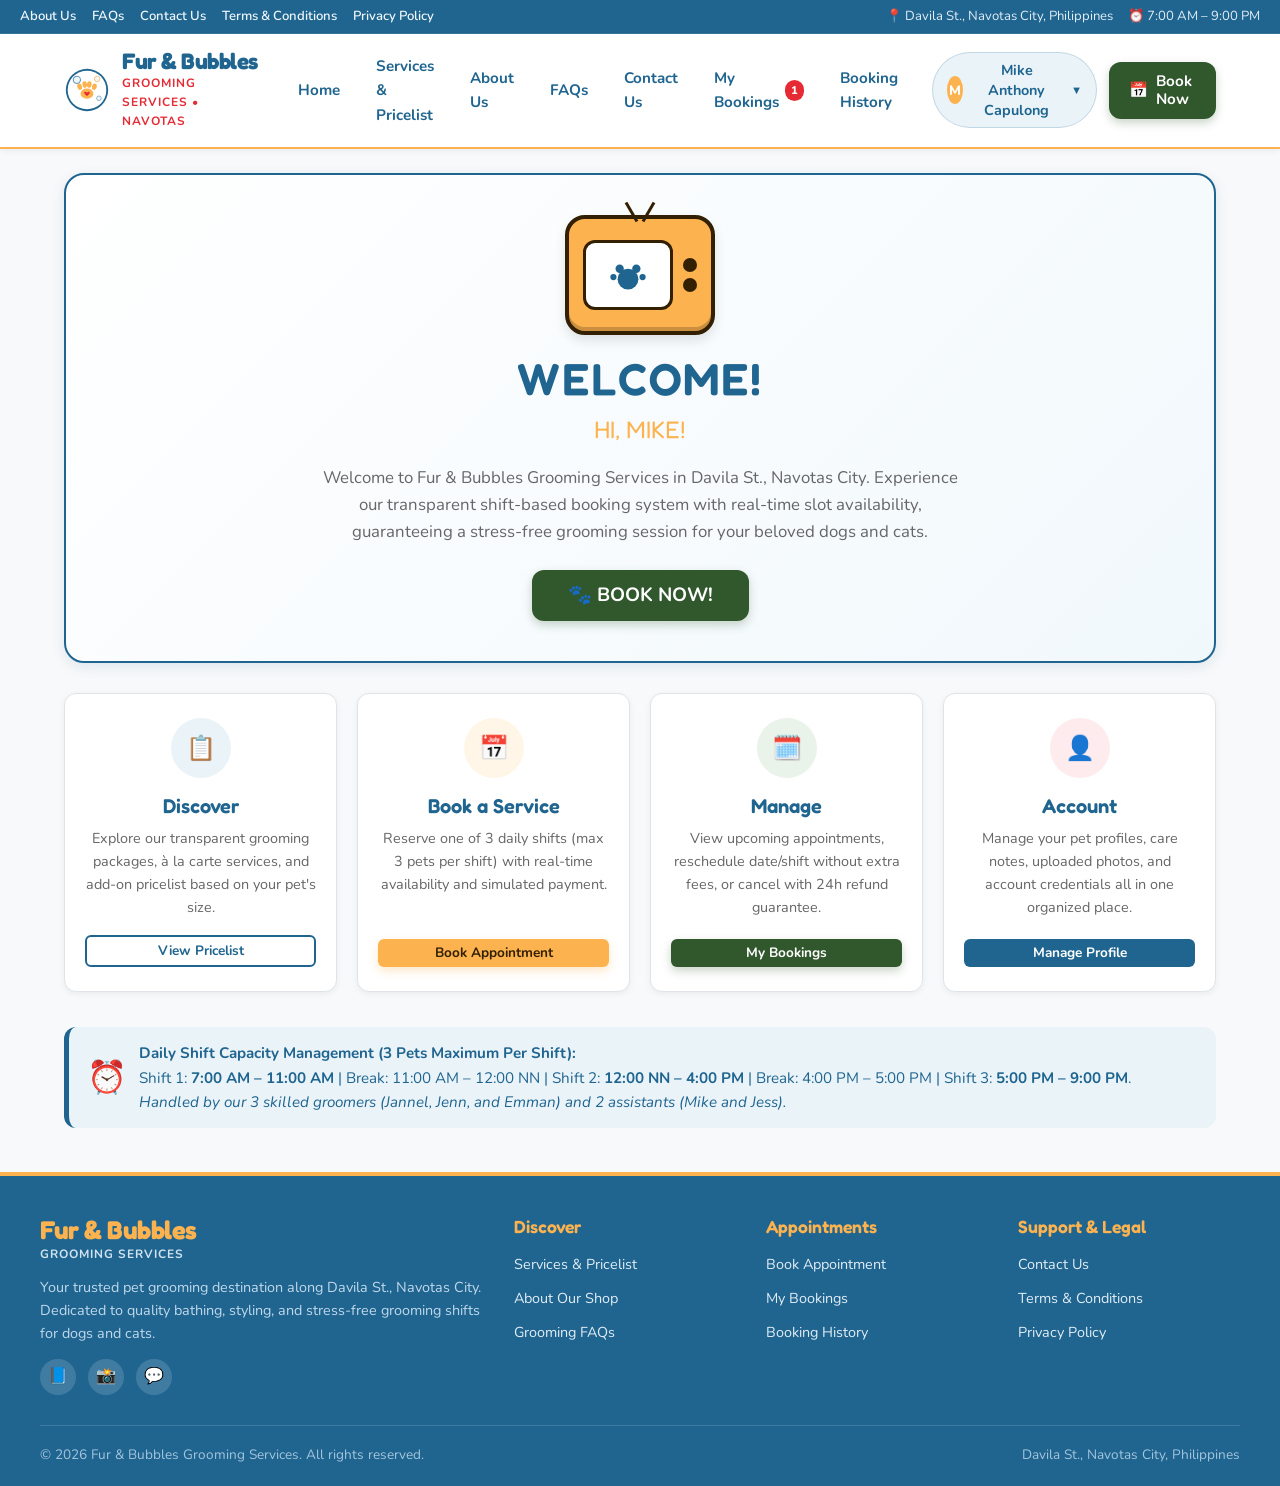
==== index.html @ 0de03f98 "Initial commit" ====
<!DOCTYPE html>
<html lang="en">
<head>
  <meta charset="UTF-8">
  <meta name="viewport" content="width=device-width, initial-scale=1.0">
  <title>Fur &amp; Bubbles Grooming Services - Appointment Management System</title>
  <link rel="stylesheet" href="style.css">
  <link rel="icon" type="image/svg+xml" href="assets/logo.svg">
</head>
<body data-default-view="home-view">

  <!-- TOP BAR (Above Navigation) -->
  <div class="top-bar">
    <div class="top-bar-links">
      <a href="about.html">About Us</a>
      <a href="faqs.html">FAQs</a>
      <a href="contact.html">Contact Us</a>
      <a href="faqs.html?view=terms-view">Terms &amp; Conditions</a>
      <a href="faqs.html?view=privacy-view">Privacy Policy</a>
    </div>
    <div class="top-bar-info">
      <span>📍 Davila St., Navotas City, Philippines</span>
      <span>⏰ 7:00 AM – 9:00 PM</span>
    </div>
  </div>

  <!-- MAIN HEADER & NAVIGATION -->
  <header class="main-header">
    <div class="navbar">
      <a href="index.html" class="logo-container" style="text-decoration:none;">
        <img src="assets/logo.svg" alt="Fur &amp; Bubbles Logo" width="46" height="46" style="border-radius:50%;">
        <div class="logo-text">
          <span class="logo-title">Fur &amp; Bubbles</span>
          <span class="logo-subtitle">Grooming Services • Navotas</span>
        </div>
      </a>

      <!-- Center Nav Links -->
      <ul class="nav-links">
        <li><a class="nav-link active" href="index.html">Home</a></li>
        <li><a class="nav-link" href="services.html">Services &amp; Pricelist</a></li>
        <li><a class="nav-link" href="about.html">About Us</a></li>
        <li><a class="nav-link" href="faqs.html">FAQs</a></li>
        <li><a class="nav-link" href="contact.html">Contact Us</a></li>
        
        <!-- Only shown when signed in -->
        <li class="nav-auth-only" style="display:none;">
          <a class="nav-link" href="booking.html?view=my-bookings-view">
            My Bookings <span class="badge" id="myBookingsCountBadge" style="display:none;">0</span>
          </a>
        </li>
        <li class="nav-auth-only" style="display:none;">
          <a class="nav-link" href="booking.html?view=booking-history-view">Booking History</a>
        </li>
      </ul>

      <!-- Right Actions (Guest vs Logged In) -->
      <div class="nav-actions">
        <!-- Guest Login Button -->
        <a class="btn btn-outline btn-sm nav-guest-only" href="booking.html">
          Sign In
        </a>

        <!-- Account Dropdown (When Logged In) -->
        <div class="account-menu-container nav-auth-only" style="display:none;">
          <button class="account-btn" id="accountMenuToggleBtn">
            <div class="account-avatar-small" id="navUserAvatarInitials">M</div>
            <span id="navUserNameDisplay">Account</span>
            <span style="font-size:0.7rem;">▼</span>
          </button>
          
          <div class="account-dropdown" id="accountDropdown">
            <div class="account-dropdown-header">
              <div class="dropdown-user-name" id="dropdownUserName">Customer Profile</div>
              <div class="dropdown-user-email" id="navUserEmailDisplay">user@example.com</div>
            </div>
            <a href="booking.html?view=profile-view">
              <span>👤</span> Manage Account
            </a>
            <a href="booking.html?view=profile-view">
              <span>🐾</span> My Pets
            </a>
            <a href="faqs.html">
              <span>❓</span> Help Center
            </a>
            <button class="logout-item" onclick="App.handleLogout()">
              <span>🚪</span> Log Out
            </button>
          </div>
        </div>

        <!-- Primary Book Now CTA -->
        <a class="btn btn-primary" href="booking.html">
          <span>📅</span> Book Now
        </a>
      </div>
    </div>
  </header>

  <!-- MAIN CONTENT CONTAINER -->
  <main class="main-content">

    <!-- 1. HOME VIEW -->
    <section id="home-view" class="view-section active">
      <div class="hero-card">
        <!-- Retro TV Mascot -->
        <div class="hero-tv-mascot">
          <div class="hero-tv-antenna"></div>
          <div class="hero-tv-screen">
            <svg viewBox="0 0 24 24">
              <circle cx="12" cy="14" r="5" />
              <circle cx="8" cy="9" r="2" />
              <circle cx="16" cy="9" r="2" />
              <circle cx="5" cy="13" r="1.5" />
              <circle cx="19" cy="13" r="1.5" />
            </svg>
          </div>
          <div class="hero-tv-dials">
            <div class="dial"></div>
            <div class="dial"></div>
          </div>
        </div>

        <h1 class="hero-welcome-title">WELCOME!</h1>
        <div class="hero-greeting" id="homeGreetingText">PAMPER YOUR PET WITH EXPERT CARE</div>
        <p class="hero-description">
          Welcome to Fur &amp; Bubbles Grooming Services in Davila St., Navotas City. 
          Experience our transparent shift-based booking system with real-time slot availability, 
          guaranteeing a stress-free grooming session for your beloved dogs and cats.
        </p>
        <a class="btn btn-primary btn-lg" href="booking.html" style="font-size:1.2rem; padding:14px 36px; text-decoration:none; display:inline-block;">
          🐾 BOOK NOW!
        </a>
      </div>

      <!-- 4 Core Functional Hub Cards -->
      <div class="section-grid">
        <a class="hub-card" href="services.html" style="text-decoration:none; color:inherit;">
          <div>
            <div class="hub-icon blue">📋</div>
            <h3>Discover</h3>
            <p>Explore our transparent grooming packages, à la carte services, and add-on pricelist based on your pet's size.</p>
          </div>
          <button class="btn btn-outline btn-sm">View Pricelist</button>
        </a>

        <a class="hub-card" href="booking.html" style="text-decoration:none; color:inherit;">
          <div>
            <div class="hub-icon yellow">📅</div>
            <h3>Book a Service</h3>
            <p>Reserve one of 3 daily shifts (max 3 pets per shift) with real-time availability and simulated payment.</p>
          </div>
          <button class="btn btn-accent btn-sm">Book Appointment</button>
        </a>

        <a class="hub-card" href="booking.html?view=my-bookings-view" style="text-decoration:none; color:inherit;">
          <div>
            <div class="hub-icon green">🗓️</div>
            <h3>Manage</h3>
            <p>View upcoming appointments, reschedule date/shift without extra fees, or cancel with 24h refund guarantee.</p>
          </div>
          <button class="btn btn-primary btn-sm">My Bookings</button>
        </a>

        <a class="hub-card" href="booking.html?view=profile-view" style="text-decoration:none; color:inherit;">
          <div>
            <div class="hub-icon red">👤</div>
            <h3>Account</h3>
            <p>Manage your pet profiles, care notes, uploaded photos, and account credentials all in one organized place.</p>
          </div>
          <button class="btn btn-navy btn-sm">Manage Profile</button>
        </a>
      </div>

      <!-- Daily Shifts & Capacity Transparency Banner -->
      <div class="alert alert-info" style="align-items:center;">
        <div style="font-size:2rem;">⏰</div>
        <div>
          <strong>Daily Shift Capacity Management (3 Pets Maximum Per Shift):</strong><br>
          Shift 1: <strong>7:00 AM – 11:00 AM</strong> | Break: 11:00 AM – 12:00 NN | 
          Shift 2: <strong>12:00 NN – 4:00 PM</strong> | Break: 4:00 PM – 5:00 PM | 
          Shift 3: <strong>5:00 PM – 9:00 PM</strong>.<br>
          <em>Handled by our 3 skilled groomers (Jannel, Jenn, and Emman) and 2 assistants (Mike and Jess).</em>
        </div>
      </div>
    </section>

  </main>

  <!-- GLOBAL FOOTER -->
  <footer class="site-footer">
    <div class="footer-container">
      <div class="footer-col">
        <div class="logo-text" style="margin-bottom:12px;">
          <span class="logo-title" style="color:var(--color-butterscotch); font-size:1.6rem;">Fur &amp; Bubbles</span>
          <span class="logo-subtitle" style="color:#d1e3f0;">Grooming Services</span>
        </div>
        <p style="font-size:0.9rem; color:#c1d8ea; line-height:1.6;">
          Your trusted pet grooming destination along Davila St., Navotas City. 
          Dedicated to quality bathing, styling, and stress-free grooming shifts for dogs and cats.
        </p>
        <div class="footer-social-icons">
          <a href="https://facebook.com" target="_blank" class="social-icon-btn" title="Facebook">📘</a>
          <a href="https://instagram.com" target="_blank" class="social-icon-btn" title="Instagram">📸</a>
          <a href="contact.html" class="social-icon-btn" title="Inquiries">💬</a>
        </div>
      </div>

      <div class="footer-col">
        <h4>Discover</h4>
        <ul class="footer-links">
          <li><a href="services.html">Services &amp; Pricelist</a></li>
          <li><a href="about.html">About Our Shop</a></li>
          <li><a href="faqs.html">Grooming FAQs</a></li>
        </ul>
      </div>

      <div class="footer-col">
        <h4>Appointments</h4>
        <ul class="footer-links">
          <li><a href="booking.html">Book Appointment</a></li>
          <li><a href="booking.html?view=my-bookings-view">My Bookings</a></li>
          <li><a href="booking.html?view=booking-history-view">Booking History</a></li>
        </ul>
      </div>

      <div class="footer-col">
        <h4>Support &amp; Legal</h4>
        <ul class="footer-links">
          <li><a href="contact.html">Contact Us</a></li>
          <li><a href="faqs.html?view=terms-view">Terms &amp; Conditions</a></li>
          <li><a href="faqs.html?view=privacy-view">Privacy Policy</a></li>
        </ul>
      </div>
    </div>

    <div class="footer-bottom">
      <div>&copy; 2026 Fur &amp; Bubbles Grooming Services. All rights reserved.</div>
      <div>Davila St., Navotas City, Philippines</div>
    </div>
  </footer>

  <script src="script.js"></script>
</body>
</html>
---- style.css ----
/* Fur & Bubbles Grooming Services - Stylesheet */
@import url('https://fonts.googleapis.com/css2?family=Fredoka:wght@400;500;600;700&family=Nunito:wght@300;400;600;700;800&display=swap');

:root {
  --color-butterscotch: #FCB34F;
  --color-navy: #1F6590;
  --color-navy-dark: #154564;
  --color-navy-light: #eaf3f8;
  --color-rose: #E62A34;
  --color-forest: #31572C;
  --color-forest-dark: #233e20;
  --color-inferno: #4B0000;
  --color-bg-light: #F8F9FA;
  --color-white: #FFFFFF;
  --color-text-dark: #222222;
  --color-text-muted: #666666;
  --color-border: #E0E4E8;
  --color-card-bg: #FFFFFF;
  
  --font-heading: 'Fredoka', cursive, sans-serif;
  --font-body: 'Nunito', sans-serif;
  
  --shadow-sm: 0 2px 6px rgba(0,0,0,0.06);
  --shadow-md: 0 4px 14px rgba(31, 101, 144, 0.12);
  --shadow-lg: 0 10px 25px rgba(0,0,0,0.15);
  --radius-sm: 6px;
  --radius-md: 12px;
  --radius-lg: 20px;
  --radius-full: 9999px;
  --transition: all 0.25s ease-in-out;
}

* {
  box-sizing: border-box;
  margin: 0;
  padding: 0;
}

body {
  font-family: var(--font-body);
  background-color: var(--color-bg-light);
  color: var(--color-text-dark);
  line-height: 1.6;
  min-height: 100vh;
  display: flex;
  flex-direction: column;
}

/* Headings & Typography */
h1, h2, h3, h4, h5, h6, .hero-title, .section-title, .package-name {
  font-family: var(--font-heading);
  font-weight: 600;
  color: var(--color-navy);
  line-height: 1.25;
}

h1 { font-size: 2.2rem; }
h2 { font-size: 1.8rem; }
h3 { font-size: 1.4rem; }
h4 { font-size: 1.15rem; }

p, span, label, input, button, select, textarea {
  font-family: var(--font-body);
}

a {
  color: var(--color-navy);
  text-decoration: none;
  transition: var(--transition);
}

a:hover {
  color: var(--color-rose);
}

/* TOP BAR (Above Navigation) */
.top-bar {
  background-color: var(--color-navy);
  color: #e2edf5;
  font-size: 0.82rem;
  padding: 6px 20px;
  display: flex;
  justify-content: space-between;
  align-items: center;
  border-bottom: 1px solid rgba(255,255,255,0.1);
}

.top-bar-links {
  display: flex;
  gap: 16px;
  list-style: none;
  flex-wrap: wrap;
}

.top-bar-links a {
  color: #f0f7fb;
  font-weight: 600;
}

.top-bar-links a:hover {
  color: var(--color-butterscotch);
  text-decoration: underline;
}

.top-bar-info {
  display: flex;
  align-items: center;
  gap: 15px;
}

/* HEADER & MAIN NAVIGATION */
.main-header {
  background-color: var(--color-white);
  box-shadow: var(--shadow-sm);
  position: sticky;
  top: 0;
  z-index: 1000;
  border-bottom: 2px solid var(--color-butterscotch);
}

.navbar {
  max-width: 1200px;
  margin: 0 auto;
  padding: 12px 24px;
  display: flex;
  align-items: center;
  justify-content: space-between;
  gap: 20px;
}

.logo-container {
  display: flex;
  align-items: center;
  gap: 12px;
  cursor: pointer;
}

.logo-icon-svg {
  width: 48px;
  height: 48px;
  background: linear-gradient(135deg, var(--color-butterscotch), #f39c12);
  border-radius: var(--radius-md);
  display: flex;
  align-items: center;
  justify-content: center;
  box-shadow: 0 3px 8px rgba(252, 179, 79, 0.4);
}

.logo-icon-svg svg {
  width: 32px;
  height: 32px;
  fill: #fff;
}

.logo-text {
  display: flex;
  flex-direction: column;
}

.logo-title {
  font-family: var(--font-heading);
  font-size: 1.4rem;
  font-weight: 700;
  color: var(--color-navy);
  letter-spacing: -0.5px;
  line-height: 1.1;
}

.logo-subtitle {
  font-size: 0.75rem;
  font-weight: 700;
  color: var(--color-rose);
  text-transform: uppercase;
  letter-spacing: 1px;
}

.nav-links {
  display: flex;
  align-items: center;
  list-style: none;
  gap: 8px;
}

.nav-link {
  font-weight: 700;
  font-size: 0.95rem;
  color: var(--color-navy);
  padding: 8px 14px;
  border-radius: var(--radius-sm);
  cursor: pointer;
  display: flex;
  align-items: center;
  gap: 6px;
  position: relative;
}

.nav-link:hover, .nav-link.active {
  background-color: var(--color-navy-light);
  color: var(--color-navy);
}

.nav-link .badge {
  background-color: var(--color-rose);
  color: #fff;
  font-size: 0.7rem;
  font-weight: 800;
  padding: 2px 6px;
  border-radius: var(--radius-full);
}

.nav-actions {
  display: flex;
  align-items: center;
  gap: 12px;
}

/* BUTTONS */
.btn {
  font-family: var(--font-body);
  font-weight: 700;
  font-size: 0.95rem;
  padding: 10px 20px;
  border-radius: var(--radius-md);
  border: none;
  cursor: pointer;
  display: inline-flex;
  align-items: center;
  justify-content: center;
  gap: 8px;
  transition: var(--transition);
  text-decoration: none;
  line-height: 1.2;
}

.btn-primary {
  background-color: var(--color-forest);
  color: var(--color-white);
  box-shadow: 0 4px 10px rgba(49, 87, 44, 0.25);
}

.btn-primary:hover {
  background-color: var(--color-forest-dark);
  color: #fff;
  transform: translateY(-1px);
}

.btn-accent {
  background-color: var(--color-butterscotch);
  color: #332002;
  box-shadow: 0 4px 10px rgba(252, 179, 79, 0.3);
}

.btn-accent:hover {
  background-color: #f7a22e;
  transform: translateY(-1px);
}

.btn-navy {
  background-color: var(--color-navy);
  color: #fff;
}

.btn-navy:hover {
  background-color: var(--color-navy-dark);
  color: #fff;
}

.btn-rose {
  background-color: var(--color-rose);
  color: #fff;
}

.btn-rose:hover {
  background-color: #c91b24;
  color: #fff;
}

.btn-outline {
  background-color: transparent;
  border: 2px solid var(--color-navy);
  color: var(--color-navy);
}

.btn-outline:hover {
  background-color: var(--color-navy-light);
}

.btn-sm {
  padding: 6px 12px;
  font-size: 0.85rem;
  border-radius: var(--radius-sm);
}

.btn-lg {
  padding: 14px 28px;
  font-size: 1.1rem;
}

.btn:disabled {
  opacity: 0.55;
  cursor: not-allowed;
  transform: none !important;
}

/* ACCOUNT MENU DROPDOWN */
.account-menu-container {
  position: relative;
}

.account-btn {
  display: flex;
  align-items: center;
  gap: 8px;
  background-color: var(--color-navy-light);
  color: var(--color-navy);
  padding: 7px 14px;
  border-radius: var(--radius-full);
  border: 1px solid rgba(31, 101, 144, 0.2);
  cursor: pointer;
  font-weight: 700;
  font-size: 0.9rem;
}

.account-avatar-small {
  width: 28px;
  height: 28px;
  border-radius: 50%;
  background-color: var(--color-butterscotch);
  color: #fff;
  display: flex;
  align-items: center;
  justify-content: center;
  font-weight: 800;
  font-size: 0.85rem;
}

.account-dropdown {
  position: absolute;
  top: 110%;
  right: 0;
  width: 230px;
  background: #fff;
  border-radius: var(--radius-md);
  box-shadow: var(--shadow-lg);
  border: 1px solid var(--color-border);
  padding: 8px 0;
  display: none;
  z-index: 1050;
}

.account-dropdown.show {
  display: block;
}

.account-dropdown-header {
  padding: 12px 16px;
  border-bottom: 1px solid var(--color-border);
}

.dropdown-user-name {
  font-weight: 800;
  color: var(--color-navy);
  font-size: 0.95rem;
}

.dropdown-user-email {
  font-size: 0.78rem;
  color: var(--color-text-muted);
  word-break: break-all;
}

.account-dropdown a, .account-dropdown button {
  display: flex;
  align-items: center;
  gap: 10px;
  width: 100%;
  padding: 10px 16px;
  color: var(--color-text-dark);
  font-weight: 600;
  font-size: 0.9rem;
  text-align: left;
  border: none;
  background: none;
  cursor: pointer;
  transition: var(--transition);
}

.account-dropdown a:hover, .account-dropdown button:hover {
  background-color: var(--color-navy-light);
  color: var(--color-navy);
}

.account-dropdown .logout-item {
  color: var(--color-rose);
  border-top: 1px solid var(--color-border);
  margin-top: 4px;
}

/* MAIN CONTAINER */
.main-content {
  flex: 1;
  max-width: 1200px;
  width: 100%;
  margin: 0 auto;
  padding: 24px;
}

/* VIEW ROUTER SECTIONS */
.view-section {
  display: none;
  animation: fadeIn 0.3s ease;
}

.view-section.active {
  display: block;
}

@keyframes fadeIn {
  from { opacity: 0; transform: translateY(6px); }
  to { opacity: 1; transform: translateY(0); }
}

/* HERO SECTION (Wireframe inspired: WELCOME! HI, CAPAWLONG! BOOK NOW!) */
.hero-card {
  background: linear-gradient(135deg, #ffffff 0%, #f1f8fc 100%);
  border: 2px solid var(--color-navy);
  border-radius: var(--radius-lg);
  padding: 40px 30px;
  text-align: center;
  box-shadow: var(--shadow-md);
  margin-bottom: 30px;
  position: relative;
  overflow: hidden;
}

.hero-tv-mascot {
  width: 150px;
  height: 120px;
  margin: 0 auto 16px;
  background: var(--color-butterscotch);
  border-radius: 20px;
  border: 4px solid #332002;
  position: relative;
  display: flex;
  align-items: center;
  justify-content: center;
  box-shadow: inset 0 -4px 0 rgba(0,0,0,0.2), 0 6px 12px rgba(0,0,0,0.1);
}

.hero-tv-antenna {
  position: absolute;
  top: -18px;
  width: 40px;
  height: 18px;
}

.hero-tv-antenna::before, .hero-tv-antenna::after {
  content: '';
  position: absolute;
  width: 3px;
  height: 22px;
  background: #332002;
  top: 0;
}
.hero-tv-antenna::before { left: 10px; transform: rotate(-30deg); }
.hero-tv-antenna::after { right: 10px; transform: rotate(30deg); }

.hero-tv-screen {
  width: 90px;
  height: 70px;
  background: #fff;
  border-radius: 12px;
  border: 3px solid #332002;
  display: flex;
  align-items: center;
  justify-content: center;
  overflow: hidden;
}

.hero-tv-screen svg {
  width: 50px;
  height: 50px;
  fill: var(--color-navy);
}

.hero-tv-dials {
  display: flex;
  flex-direction: column;
  gap: 6px;
  margin-left: 10px;
}

.dial {
  width: 14px;
  height: 14px;
  background: #332002;
  border-radius: 50%;
}

.hero-welcome-title {
  font-family: var(--font-heading);
  font-size: 2.8rem;
  letter-spacing: 2px;
  color: var(--color-navy);
  margin-bottom: 4px;
  text-transform: uppercase;
}

.hero-greeting {
  font-family: var(--font-heading);
  font-size: 1.5rem;
  color: var(--color-butterscotch);
  margin-bottom: 16px;
}

.hero-description {
  max-width: 650px;
  margin: 0 auto 24px;
  color: var(--color-text-muted);
  font-size: 1.05rem;
}

/* 4 MAIN SECTIONS QUICK GRID (Discover, Book a Service, Manage, Account) */
.section-grid {
  display: grid;
  grid-template-columns: repeat(auto-fit, minmax(240px, 1fr));
  gap: 20px;
  margin-bottom: 35px;
}

.hub-card {
  background: var(--color-white);
  border-radius: var(--radius-md);
  border: 1px solid var(--color-border);
  padding: 24px 20px;
  text-align: center;
  box-shadow: var(--shadow-sm);
  transition: var(--transition);
  cursor: pointer;
  display: flex;
  flex-direction: column;
  justify-content: space-between;
}

.hub-card:hover {
  transform: translateY(-4px);
  box-shadow: var(--shadow-md);
  border-color: var(--color-navy);
}

.hub-icon {
  width: 60px;
  height: 60px;
  border-radius: 50%;
  margin: 0 auto 16px;
  display: flex;
  align-items: center;
  justify-content: center;
  font-size: 1.5rem;
}

.hub-icon.blue { background-color: var(--color-navy-light); color: var(--color-navy); }
.hub-icon.yellow { background-color: #fff6e8; color: #d68910; }
.hub-icon.green { background-color: #eaf3ea; color: var(--color-forest); }
.hub-icon.red { background-color: #fdebed; color: var(--color-rose); }

.hub-card h3 {
  margin-bottom: 8px;
  font-size: 1.25rem;
}

.hub-card p {
  color: var(--color-text-muted);
  font-size: 0.9rem;
  margin-bottom: 16px;
}

/* BANNER & ALERTS */
.alert {
  padding: 14px 18px;
  border-radius: var(--radius-md);
  margin-bottom: 20px;
  display: flex;
  align-items: flex-start;
  gap: 12px;
  font-size: 0.95rem;
}

.alert-warning {
  background-color: #fff9e6;
  border-left: 5px solid var(--color-butterscotch);
  color: #7d5203;
}

.alert-danger {
  background-color: #fdf2f2;
  border-left: 5px solid var(--color-inferno);
  color: var(--color-inferno);
}

.alert-info {
  background-color: var(--color-navy-light);
  border-left: 5px solid var(--color-navy);
  color: var(--color-navy);
}

.alert-success {
  background-color: #eef7ee;
  border-left: 5px solid var(--color-forest);
  color: var(--color-forest);
}

.alert-simulation {
  background-color: #ffeef0;
  border: 2px dashed var(--color-rose);
  color: var(--color-inferno);
  font-weight: 800;
  text-align: center;
  justify-content: center;
  text-transform: uppercase;
  letter-spacing: 0.5px;
}

/* STEPPER WIDGET */
.stepper-wrapper {
  display: flex;
  justify-content: space-between;
  align-items: center;
  margin-bottom: 30px;
  position: relative;
  padding: 0 10px;
}

.stepper-wrapper::before {
  content: '';
  position: absolute;
  top: 18px;
  left: 30px;
  right: 30px;
  height: 3px;
  background-color: var(--color-border);
  z-index: 1;
}

.step-item {
  position: relative;
  z-index: 2;
  display: flex;
  flex-direction: column;
  align-items: center;
  text-align: center;
  cursor: pointer;
  background: var(--color-bg-light);
  padding: 0 4px;
}

.step-circle {
  width: 36px;
  height: 36px;
  border-radius: 50%;
  background-color: var(--color-white);
  border: 2px solid var(--color-border);
  color: var(--color-text-muted);
  font-weight: 800;
  display: flex;
  align-items: center;
  justify-content: center;
  font-size: 0.95rem;
  margin-bottom: 6px;
  transition: var(--transition);
}

.step-item.active .step-circle {
  background-color: var(--color-butterscotch);
  border-color: #d68910;
  color: #332002;
  box-shadow: 0 0 0 4px rgba(252, 179, 79, 0.25);
}

.step-item.completed .step-circle {
  background-color: var(--color-forest);
  border-color: var(--color-forest);
  color: #fff;
}

.step-label {
  font-size: 0.8rem;
  font-weight: 700;
  color: var(--color-text-muted);
}

.step-item.active .step-label {
  color: var(--color-navy);
}

/* BOOKING WIZARD CONTAINERS */
.booking-wizard-step {
  display: none;
  background: #fff;
  border-radius: var(--radius-lg);
  border: 1px solid var(--color-border);
  padding: 30px;
  box-shadow: var(--shadow-sm);
}

.booking-wizard-step.active {
  display: block;
}

.step-header {
  border-bottom: 2px solid var(--color-navy-light);
  padding-bottom: 14px;
  margin-bottom: 24px;
  display: flex;
  justify-content: space-between;
  align-items: center;
  flex-wrap: wrap;
  gap: 10px;
}

.step-header h2 {
  font-size: 1.6rem;
  color: var(--color-navy);
}

/* SERVICES & PRICING SELECTION */
.tab-pill-container {
  display: flex;
  background: var(--color-navy-light);
  padding: 4px;
  border-radius: var(--radius-full);
  margin-bottom: 24px;
  max-width: 480px;
}

.tab-pill {
  flex: 1;
  text-align: center;
  padding: 10px 16px;
  border-radius: var(--radius-full);
  cursor: pointer;
  font-weight: 700;
  font-size: 0.95rem;
  color: var(--color-navy);
  transition: var(--transition);
}

.tab-pill.active {
  background: var(--color-navy);
  color: #fff;
  box-shadow: 0 2px 6px rgba(31, 101, 144, 0.3);
}

/* WEIGHT ESTIMATOR / SELECTOR BAR */
.pet-weight-calculator-box {
  background: linear-gradient(135deg, #fffaf2, #fff);
  border: 2px solid var(--color-butterscotch);
  border-radius: var(--radius-md);
  padding: 20px;
  margin-bottom: 24px;
}

.pet-weight-grid {
  display: grid;
  grid-template-columns: 1fr 1fr;
  gap: 16px;
  align-items: center;
}

.size-category-badge {
  display: inline-block;
  padding: 6px 14px;
  border-radius: var(--radius-full);
  font-weight: 800;
  font-size: 0.9rem;
  text-transform: uppercase;
}

.badge-small { background: #e3f2fd; color: #0d47a1; }
.badge-medium { background: #e8f5e9; color: #1b5e20; }
.badge-large { background: #fff3e0; color: #e65100; }
.badge-giant { background: #fce4ec; color: #880e4f; }

/* SERVICE CARDS GRID */
.service-cards-grid {
  display: grid;
  grid-template-columns: repeat(auto-fill, minmax(280px, 1fr));
  gap: 18px;
  margin-bottom: 24px;
}

.package-card {
  border: 2px solid var(--color-border);
  border-radius: var(--radius-md);
  padding: 20px;
  cursor: pointer;
  background: #fff;
  transition: var(--transition);
  position: relative;
  display: flex;
  flex-direction: column;
  justify-content: space-between;
}

.package-card:hover {
  border-color: var(--color-butterscotch);
  box-shadow: var(--shadow-md);
}

.package-card.selected {
  border-color: var(--color-butterscotch);
  background-color: #fffdf8;
  box-shadow: 0 0 0 3px rgba(252, 179, 79, 0.4);
}

.package-card-header {
  margin-bottom: 12px;
}

.package-price-tag {
  font-family: var(--font-heading);
  font-size: 1.5rem;
  font-weight: 700;
  color: var(--color-rose);
}

.package-duration-tag {
  font-size: 0.85rem;
  color: var(--color-text-muted);
  font-weight: 600;
}

.inclusions-list {
  list-style: none;
  margin: 12px 0 16px;
  font-size: 0.88rem;
}

.inclusions-list li {
  margin-bottom: 5px;
  position: relative;
  padding-left: 20px;
  color: #444;
}

.inclusions-list li::before {
  content: '✓';
  position: absolute;
  left: 0;
  color: var(--color-forest);
  font-weight: 800;
}

/* A LA CARTE & ADDON ITEMS LIST */
.item-checkbox-row {
  display: flex;
  align-items: center;
  justify-content: space-between;
  padding: 14px 18px;
  border-radius: var(--radius-md);
  border: 1px solid var(--color-border);
  background: #fff;
  margin-bottom: 10px;
  cursor: pointer;
  transition: var(--transition);
}

.item-checkbox-row:hover {
  background: var(--color-navy-light);
  border-color: var(--color-navy);
}

.item-checkbox-row.checked {
  background-color: #fffdf9;
  border-color: var(--color-butterscotch);
  box-shadow: 0 0 0 2px rgba(252, 179, 79, 0.3);
}

.item-left {
  display: flex;
  align-items: center;
  gap: 14px;
}

.item-checkbox-row input[type="checkbox"],
.package-card input[type="radio"] {
  width: 20px;
  height: 20px;
  accent-color: var(--color-navy);
  cursor: pointer;
}

.item-name {
  font-weight: 700;
  color: var(--color-navy);
  font-size: 1rem;
}

.item-subtext {
  font-size: 0.8rem;
  color: var(--color-text-muted);
}

.item-price {
  font-family: var(--font-heading);
  font-weight: 700;
  font-size: 1.15rem;
  color: var(--color-rose);
  text-align: right;
}

/* RUNNING ESTIMATE BAR (STICKY BOTTOM OF SERVICE SELECTION) */
.running-selection-summary {
  background: var(--color-navy);
  color: #fff;
  border-radius: var(--radius-md);
  padding: 16px 22px;
  display: flex;
  justify-content: space-between;
  align-items: center;
  flex-wrap: wrap;
  gap: 14px;
  margin-top: 24px;
}

.running-summary-details {
  display: flex;
  gap: 20px;
  flex-wrap: wrap;
}

.running-stat {
  display: flex;
  flex-direction: column;
}

.running-stat-label {
  font-size: 0.75rem;
  text-transform: uppercase;
  color: #b2d5ed;
  font-weight: 700;
}

.running-stat-value {
  font-family: var(--font-heading);
  font-size: 1.3rem;
  color: var(--color-butterscotch);
  font-weight: 700;
}

.running-stat-value.danger {
  color: #ff9999;
}

/* CALENDAR & TIME SLOTS */
.schedule-container {
  display: grid;
  grid-template-columns: 1fr 1fr;
  gap: 24px;
}

.calendar-card {
  border: 1px solid var(--color-border);
  border-radius: var(--radius-md);
  padding: 20px;
  background: #fff;
}

.calendar-header {
  display: flex;
  justify-content: space-between;
  align-items: center;
  margin-bottom: 16px;
}

.calendar-title {
  font-family: var(--font-heading);
  font-size: 1.25rem;
  color: var(--color-navy);
}

.calendar-nav-btn {
  background: var(--color-navy-light);
  border: none;
  width: 32px;
  height: 32px;
  border-radius: 50%;
  cursor: pointer;
  display: flex;
  align-items: center;
  justify-content: center;
  font-weight: 800;
  color: var(--color-navy);
}

.calendar-nav-btn:hover {
  background: var(--color-butterscotch);
  color: #000;
}

.calendar-grid {
  display: grid;
  grid-template-columns: repeat(7, 1fr);
  gap: 6px;
  text-align: center;
}

.calendar-day-name {
  font-size: 0.75rem;
  font-weight: 800;
  color: var(--color-text-muted);
  padding: 6px 0;
  text-transform: uppercase;
}

.calendar-day {
  aspect-ratio: 1;
  display: flex;
  flex-direction: column;
  align-items: center;
  justify-content: center;
  border-radius: var(--radius-sm);
  border: 1px solid transparent;
  cursor: pointer;
  font-size: 0.9rem;
  font-weight: 700;
  position: relative;
  transition: var(--transition);
  background: #fafafa;
}

.calendar-day:hover:not(.disabled) {
  border-color: var(--color-navy);
  background-color: var(--color-navy-light);
}

.calendar-day.selected {
  background-color: var(--color-navy);
  color: #fff;
}

.calendar-day.fully-booked {
  background-color: #f5f5f5;
  color: #bbb;
  cursor: not-allowed;
}

.calendar-day.fully-booked::after {
  content: 'FULL';
  font-size: 0.6rem;
  color: var(--color-rose);
  font-weight: 800;
  position: absolute;
  bottom: 2px;
}

.calendar-day.disabled {
  opacity: 0.3;
  cursor: not-allowed;
}

/* SHIFTS PANEL */
.shifts-panel {
  display: flex;
  flex-direction: column;
  gap: 14px;
}

.shift-card {
  border: 2px solid var(--color-border);
  border-radius: var(--radius-md);
  padding: 16px 18px;
  cursor: pointer;
  transition: var(--transition);
  position: relative;
  background: #fff;
}

.shift-card:hover:not(.disabled) {
  border-color: var(--color-butterscotch);
  box-shadow: var(--shadow-sm);
}

.shift-card.selected {
  border-color: var(--color-navy);
  background-color: var(--color-navy-light);
  box-shadow: 0 0 0 2px var(--color-navy);
}

.shift-card.disabled {
  background-color: #f7f7f7;
  border-color: #e5e5e5;
  opacity: 0.65;
  cursor: not-allowed;
}

.shift-card-header {
  display: flex;
  justify-content: space-between;
  align-items: center;
  margin-bottom: 6px;
}

.shift-name {
  font-family: var(--font-heading);
  font-size: 1.1rem;
  color: var(--color-navy);
}

.shift-capacity-pill {
  font-size: 0.78rem;
  font-weight: 800;
  padding: 4px 10px;
  border-radius: var(--radius-full);
}

.capacity-available {
  background-color: #e8f5e9;
  color: var(--color-forest);
}

.capacity-limited {
  background-color: #fff3e0;
  color: #e65100;
}

.capacity-full {
  background-color: #ffebee;
  color: var(--color-rose);
}

.shift-time {
  font-weight: 700;
  font-size: 0.95rem;
  color: var(--color-text-dark);
}

.break-banner {
  background-color: #f0f2f5;
  color: var(--color-text-muted);
  font-size: 0.8rem;
  font-weight: 700;
  text-align: center;
  padding: 6px;
  border-radius: var(--radius-sm);
  border: 1px dashed var(--color-border);
}

/* FORMS (Login, Register, Pet, Account) */
.form-group {
  margin-bottom: 18px;
}

.form-label {
  display: block;
  font-weight: 700;
  font-size: 0.9rem;
  margin-bottom: 6px;
  color: var(--color-navy);
}

.form-input, .form-select, .form-textarea {
  width: 100%;
  padding: 11px 14px;
  border: 1.5px solid var(--color-border);
  border-radius: var(--radius-md);
  font-size: 0.95rem;
  font-family: var(--font-body);
  transition: var(--transition);
  background-color: #fff;
}

.form-input:focus, .form-select:focus, .form-textarea:focus {
  outline: none;
  border-color: var(--color-navy);
  box-shadow: 0 0 0 3px rgba(31, 101, 144, 0.15);
}

.form-textarea {
  resize: vertical;
  min-height: 80px;
}

.form-row {
  display: grid;
  grid-template-columns: 1fr 1fr;
  gap: 16px;
}

.radio-group {
  display: flex;
  gap: 20px;
  align-items: center;
  padding: 8px 0;
}

.radio-label {
  display: inline-flex;
  align-items: center;
  gap: 8px;
  font-weight: 600;
  cursor: pointer;
}

/* SIMULATED THIRD-PARTY AUTH BUTTONS */
.oauth-divider {
  display: flex;
  align-items: center;
  text-align: center;
  margin: 20px 0;
  color: var(--color-text-muted);
  font-size: 0.85rem;
  font-weight: 700;
}

.oauth-divider::before, .oauth-divider::after {
  content: '';
  flex: 1;
  border-bottom: 1px solid var(--color-border);
}

.oauth-divider:not(:empty)::before { margin-right: .5em; }
.oauth-divider:not(:empty)::after { margin-left: .5em; }

.oauth-btn-group {
  display: flex;
  flex-direction: column;
  gap: 10px;
}

.btn-social {
  background: #fff;
  border: 1.5px solid var(--color-border);
  color: #333;
  font-weight: 700;
}

.btn-social:hover {
  background: #f8f9fa;
  border-color: #aaa;
}

.btn-social svg {
  width: 18px;
  height: 18px;
}

/* PHOTO UPLOAD PREVIEW */
.photo-upload-box {
  border: 2px dashed var(--color-border);
  border-radius: var(--radius-md);
  padding: 18px;
  text-align: center;
  cursor: pointer;
  transition: var(--transition);
  background: #fafafa;
}

.photo-upload-box:hover {
  border-color: var(--color-butterscotch);
  background: #fffdf8;
}

.photo-preview-img {
  max-width: 130px;
  max-height: 130px;
  border-radius: var(--radius-md);
  object-fit: cover;
  margin: 10px auto;
  border: 2px solid var(--color-border);
  display: block;
}

/* SAVED PET CARDS IN PET FORM */
.saved-pet-selector-grid {
  display: grid;
  grid-template-columns: repeat(auto-fill, minmax(200px, 1fr));
  gap: 12px;
  margin-bottom: 20px;
}

.saved-pet-card {
  border: 2px solid var(--color-border);
  border-radius: var(--radius-md);
  padding: 12px;
  display: flex;
  align-items: center;
  gap: 12px;
  cursor: pointer;
  transition: var(--transition);
  background: #fff;
}

.saved-pet-card:hover {
  border-color: var(--color-navy);
}

.saved-pet-card.selected {
  border-color: var(--color-forest);
  background-color: #f1f8f1;
}

.saved-pet-avatar {
  width: 44px;
  height: 44px;
  border-radius: 50%;
  object-fit: cover;
  background: var(--color-navy-light);
  display: flex;
  align-items: center;
  justify-content: center;
  font-size: 1.2rem;
}

/* AWD DISCOUNT SECTION (PET FORM) */
.awd-box {
  background: #fffcf5;
  border: 2px solid var(--color-butterscotch);
  border-radius: var(--radius-md);
  padding: 18px 20px;
  margin: 20px 0;
}

.awd-checkbox-row {
  display: flex;
  align-items: center;
  gap: 10px;
  font-weight: 800;
  color: #7d5203;
  font-size: 1rem;
  cursor: pointer;
}

.awd-details-expanded {
  margin-top: 14px;
  padding-top: 14px;
  border-top: 1px dashed var(--color-butterscotch);
}

/* BOOKING REVIEW SUMMARY (Wireframe faithful) */
.review-summary-card {
  border: 2px solid var(--color-border);
  border-radius: var(--radius-lg);
  padding: 24px;
  background: #fff;
  margin-bottom: 24px;
}

.review-section {
  border-bottom: 1px solid var(--color-border);
  padding: 16px 0;
}

.review-section:first-child { padding-top: 0; }
.review-section:last-child { border-bottom: none; }

.review-header-row {
  display: flex;
  justify-content: space-between;
  align-items: center;
  margin-bottom: 8px;
}

.review-header-row h4 {
  color: var(--color-navy);
  font-size: 1.1rem;
}

.edit-link {
  color: var(--color-rose);
  font-weight: 800;
  font-size: 0.85rem;
  cursor: pointer;
  text-decoration: underline;
}

.review-data-grid {
  display: grid;
  grid-template-columns: repeat(auto-fit, minmax(180px, 1fr));
  gap: 12px;
  font-size: 0.95rem;
}

.review-item strong {
  color: var(--color-text-muted);
  font-size: 0.8rem;
  display: block;
  text-transform: uppercase;
}

.price-summary-table {
  width: 100%;
  border-collapse: collapse;
  margin: 10px 0;
}

.price-summary-table td {
  padding: 6px 0;
  font-size: 0.95rem;
}

.price-summary-table .price-col {
  text-align: right;
  font-weight: 700;
  font-family: var(--font-heading);
}

.price-summary-table .total-row td {
  border-top: 2px solid var(--color-border);
  padding-top: 10px;
  font-size: 1.2rem;
  font-weight: 800;
  color: var(--color-navy);
}

.price-summary-table .discount-row td {
  color: var(--color-rose);
  font-weight: 700;
}

.payment-plan-box {
  background: var(--color-navy-light);
  border-radius: var(--radius-md);
  padding: 14px 18px;
  margin-top: 12px;
}

/* SUBMIT & PAY VIEW (QR & COUNTDOWN) */
.countdown-box {
  background: var(--color-inferno);
  color: #fff;
  border-radius: var(--radius-md);
  padding: 14px 20px;
  display: flex;
  align-items: center;
  justify-content: space-between;
  margin-bottom: 24px;
  box-shadow: 0 4px 10px rgba(75, 0, 0, 0.25);
}

.countdown-digits {
  font-family: var(--font-heading);
  font-size: 2rem;
  font-weight: 700;
  color: var(--color-butterscotch);
  letter-spacing: 2px;
}

.payment-options-grid {
  display: grid;
  grid-template-columns: 1fr 1fr;
  gap: 20px;
  margin-bottom: 24px;
}

.payment-option-card {
  border: 2px solid var(--color-border);
  border-radius: var(--radius-md);
  padding: 18px;
  cursor: pointer;
  transition: var(--transition);
  background: #fff;
}

.payment-option-card:hover {
  border-color: var(--color-navy);
}

.payment-option-card.selected {
  border-color: var(--color-forest);
  background-color: #f7faf7;
  box-shadow: 0 0 0 2px var(--color-forest);
}

.payment-option-card h4 {
  margin-bottom: 6px;
  font-size: 1.1rem;
}

.qr-display-container {
  text-align: center;
  padding: 24px;
  background: #fdfdfd;
  border: 2px dashed var(--color-border);
  border-radius: var(--radius-md);
  margin-bottom: 24px;
}

.simulated-qr-box {
  width: 200px;
  height: 200px;
  margin: 0 auto 16px;
  background: #fff;
  border: 3px solid #000;
  padding: 10px;
  display: flex;
  align-items: center;
  justify-content: center;
}

.simulated-qr-box svg {
  width: 100%;
  height: 100%;
}

.reference-display {
  font-family: var(--font-heading);
  font-size: 1.6rem;
  letter-spacing: 2px;
  color: var(--color-navy);
  margin: 8px 0;
}

/* CONFIRMATION SCREEN (Wireframe faithful) */
.confirmation-card {
  text-align: center;
  max-width: 650px;
  margin: 0 auto;
  background: #fff;
  border-radius: var(--radius-lg);
  border: 2px solid var(--color-forest);
  padding: 36px 28px;
  box-shadow: var(--shadow-md);
}

.confirmation-icon-circle {
  width: 80px;
  height: 80px;
  border-radius: 50%;
  background: #e8f5e9;
  color: var(--color-forest);
  display: flex;
  align-items: center;
  justify-content: center;
  margin: 0 auto 18px;
  font-size: 2.5rem;
}

.booking-ref-number {
  font-family: var(--font-heading);
  font-size: 2.2rem;
  letter-spacing: 3px;
  color: var(--color-navy);
  background: var(--color-navy-light);
  padding: 10px 20px;
  border-radius: var(--radius-md);
  display: inline-block;
  margin: 16px 0;
  border: 1px dashed var(--color-navy);
}

/* MY BOOKINGS & HISTORY LIST CARDS */
.booking-item-card {
  background: #fff;
  border: 1.5px solid var(--color-border);
  border-radius: var(--radius-md);
  padding: 20px;
  margin-bottom: 18px;
  box-shadow: var(--shadow-sm);
  transition: var(--transition);
}

.booking-item-card:hover {
  box-shadow: var(--shadow-md);
}

.booking-card-top {
  display: flex;
  justify-content: space-between;
  align-items: flex-start;
  margin-bottom: 14px;
  border-bottom: 1px solid var(--color-border);
  padding-bottom: 12px;
  flex-wrap: wrap;
  gap: 10px;
}

.booking-card-body {
  display: grid;
  grid-template-columns: auto 1fr auto;
  gap: 20px;
  align-items: center;
}

.booking-pet-thumb {
  width: 75px;
  height: 75px;
  border-radius: var(--radius-md);
  object-fit: cover;
  background: var(--color-navy-light);
}

.badge-status {
  padding: 5px 12px;
  border-radius: var(--radius-full);
  font-size: 0.8rem;
  font-weight: 800;
  text-transform: uppercase;
}

.status-on-hold { background: #fff3e0; color: #b76e00; border: 1px solid #ffd54f; }
.status-confirmed { background: #e8f5e9; color: var(--color-forest); }
.status-cancelled { background: #fbe9e7; color: var(--color-rose); }
.status-past { background: #eeeeee; color: #616161; }

.status-unpaid { background: #ffebee; color: var(--color-inferno); }
.status-partially-paid { background: #fff9c4; color: #f57f17; }
.status-fully-paid { background: #e8f5e9; color: var(--color-forest); }

/* TABLES FOR PRICELIST & HISTORY */
.custom-table {
  width: 100%;
  border-collapse: collapse;
  margin-bottom: 24px;
  background: #fff;
  border-radius: var(--radius-md);
  overflow: hidden;
  box-shadow: var(--shadow-sm);
}

.custom-table th {
  background: var(--color-navy);
  color: #fff;
  padding: 12px 16px;
  font-family: var(--font-heading);
  text-align: left;
  font-size: 0.95rem;
}

.custom-table td {
  padding: 12px 16px;
  border-bottom: 1px solid var(--color-border);
  font-size: 0.95rem;
}

.custom-table tr:hover {
  background-color: var(--color-navy-light);
}

/* MODALS */
.modal-overlay {
  display: none;
  position: fixed;
  top: 0;
  left: 0;
  width: 100vw;
  height: 100vh;
  background: rgba(0,0,0,0.5);
  backdrop-filter: blur(2px);
  z-index: 2000;
  align-items: center;
  justify-content: center;
  padding: 20px;
}

.modal-overlay.show {
  display: flex;
}

.modal-content {
  background: #fff;
  border-radius: var(--radius-lg);
  max-width: 580px;
  width: 100%;
  max-height: 90vh;
  overflow-y: auto;
  box-shadow: var(--shadow-lg);
  padding: 28px;
  position: relative;
  animation: modalPop 0.25s ease;
}

@keyframes modalPop {
  from { transform: scale(0.95); opacity: 0; }
  to { transform: scale(1); opacity: 1; }
}

.modal-close-btn {
  position: absolute;
  top: 20px;
  right: 20px;
  background: none;
  border: none;
  font-size: 1.5rem;
  color: var(--color-text-muted);
  cursor: pointer;
  line-height: 1;
}

.modal-header {
  margin-bottom: 18px;
}

.modal-header h3 {
  font-size: 1.4rem;
  color: var(--color-navy);
}

/* FOOTER */
.site-footer {
  background-color: var(--color-navy);
  color: #d1e3f0;
  padding: 40px 24px 20px;
  margin-top: auto;
  border-top: 4px solid var(--color-butterscotch);
}

.footer-container {
  max-width: 1200px;
  margin: 0 auto;
  display: grid;
  grid-template-columns: 2fr 1fr 1fr 1fr;
  gap: 30px;
  margin-bottom: 30px;
}

.footer-col h4 {
  color: var(--color-butterscotch);
  font-family: var(--font-heading);
  margin-bottom: 14px;
  font-size: 1.1rem;
}

.footer-links {
  list-style: none;
}

.footer-links li {
  margin-bottom: 8px;
}

.footer-links a {
  color: #e2edf5;
  font-size: 0.9rem;
}

.footer-links a:hover {
  color: var(--color-butterscotch);
}

.footer-social-icons {
  display: flex;
  gap: 12px;
  margin-top: 14px;
}

.social-icon-btn {
  width: 36px;
  height: 36px;
  border-radius: 50%;
  background: rgba(255,255,255,0.15);
  color: #fff;
  display: flex;
  align-items: center;
  justify-content: center;
  transition: var(--transition);
}

.social-icon-btn:hover {
  background: var(--color-butterscotch);
  color: #000;
}

.footer-bottom {
  max-width: 1200px;
  margin: 0 auto;
  border-top: 1px solid rgba(255,255,255,0.15);
  padding-top: 18px;
  display: flex;
  justify-content: space-between;
  align-items: center;
  font-size: 0.85rem;
  color: #a4c5dd;
  flex-wrap: wrap;
  gap: 10px;
}

/* RESPONSIVE BREAKPOINTS */
@media (max-width: 900px) {
  .schedule-container { grid-template-columns: 1fr; }
  .booking-card-body { grid-template-columns: 1fr; text-align: left; }
  .footer-container { grid-template-columns: 1fr 1fr; }
  .stepper-wrapper { overflow-x: auto; padding-bottom: 10px; }
  .step-label { display: none; }
}

@media (max-width: 640px) {
  .top-bar { flex-direction: column; gap: 6px; text-align: center; }
  .navbar { flex-wrap: wrap; }
  .nav-links { order: 3; width: 100%; justify-content: space-around; margin-top: 10px; }
  .footer-container { grid-template-columns: 1fr; }
  .form-row { grid-template-columns: 1fr; }
  .pet-weight-grid { grid-template-columns: 1fr; }
  .payment-options-grid { grid-template-columns: 1fr; }
}
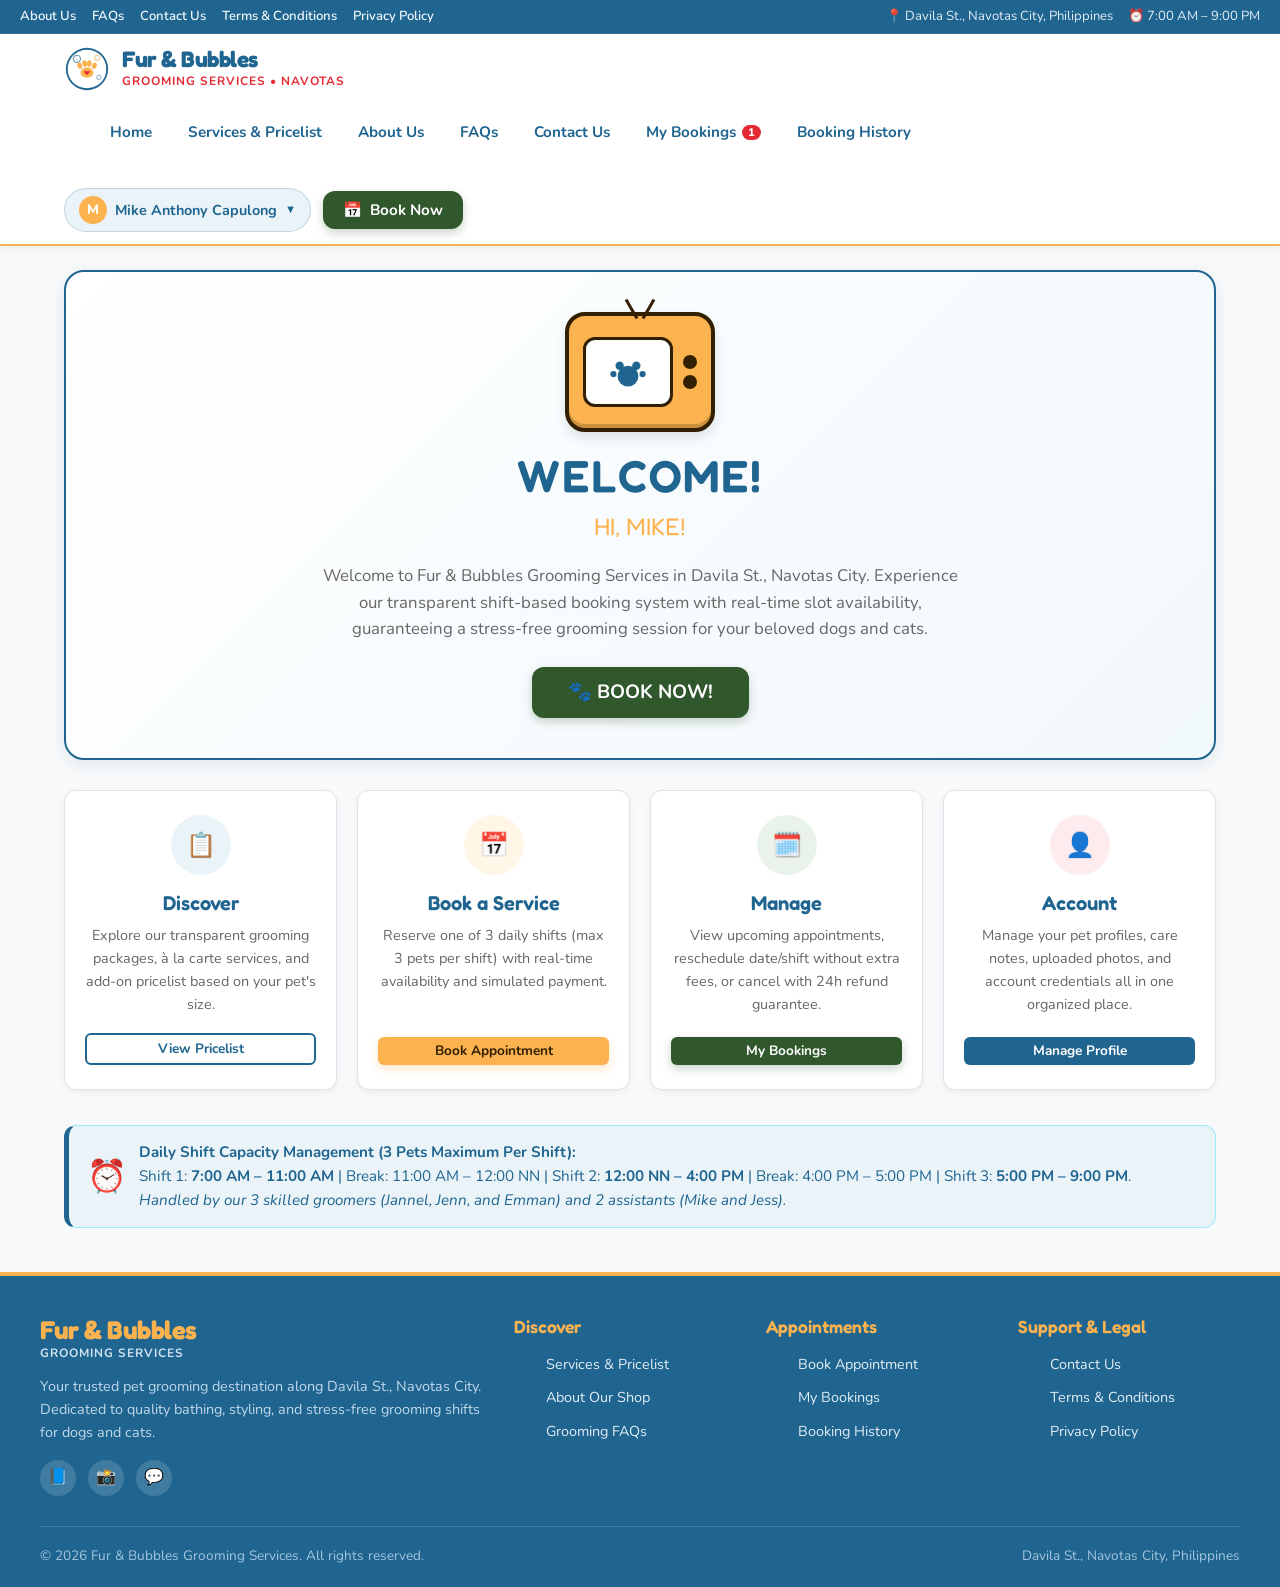
==== commit d6b1809b: "Add Bootstrap 5.3.3 CDN framework to all pages" ====
--- a/index.html
+++ b/index.html
@@ -4,6 +4,9 @@
   <meta charset="UTF-8">
   <meta name="viewport" content="width=device-width, initial-scale=1.0">
   <title>Fur &amp; Bubbles Grooming Services - Appointment Management System</title>
+  <!-- Bootstrap 5.3.3 CSS CDN -->
+  <link rel="stylesheet" href="https://cdn.jsdelivr.net/npm/bootstrap@5.3.3/dist/css/bootstrap.min.css">
+  <!-- Custom Project Stylesheet -->
   <link rel="stylesheet" href="style.css">
   <link rel="icon" type="image/svg+xml" href="assets/logo.svg">
 </head>
@@ -240,6 +243,9 @@
     </div>
   </footer>
 
+  <!-- Bootstrap 5.3.3 Bundle JS (with Popper) -->
+  <script src="https://cdn.jsdelivr.net/npm/bootstrap@5.3.3/dist/js/bootstrap.bundle.min.js"></script>
+  <!-- Application Logic -->
   <script src="script.js"></script>
 </body>
 </html>
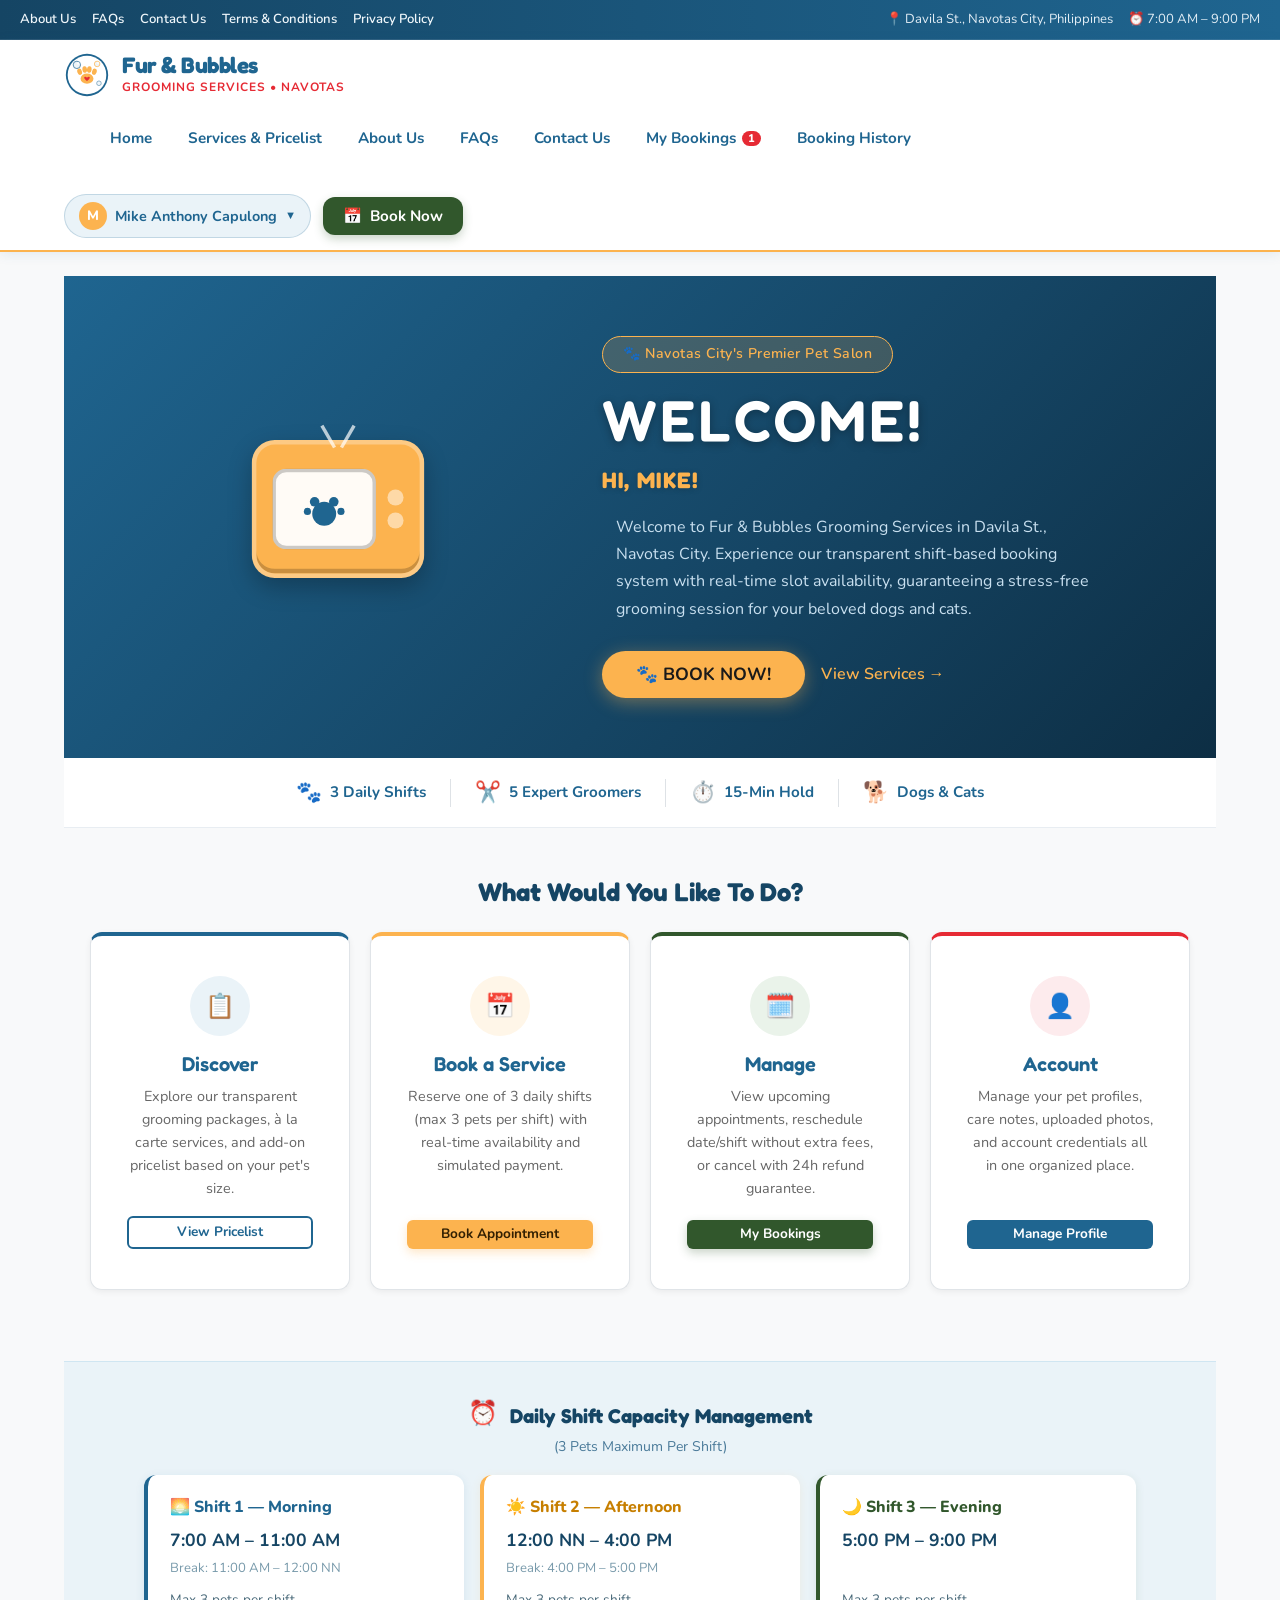
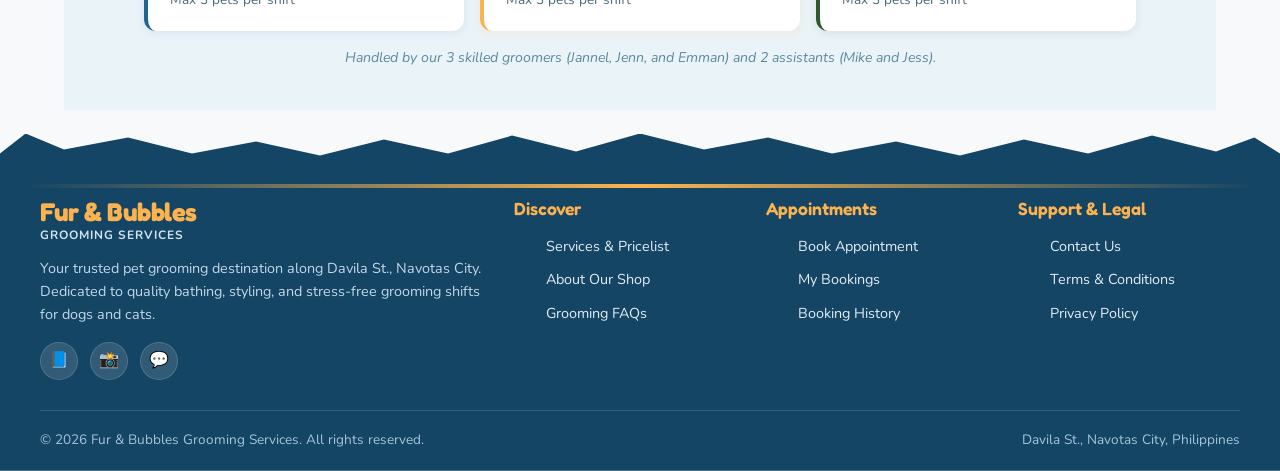
==== commit 90e7f732: "Enhance visual design and page structure aligned with updated wireframe proposal" ====
--- a/index.html
+++ b/index.html
@@ -104,88 +104,194 @@
   <main class="main-content">
 
     <!-- 1. HOME VIEW -->
-    <section id="home-view" class="view-section active">
-      <div class="hero-card">
-        <!-- Retro TV Mascot -->
-        <div class="hero-tv-mascot">
-          <div class="hero-tv-antenna"></div>
-          <div class="hero-tv-screen">
-            <svg viewBox="0 0 24 24">
-              <circle cx="12" cy="14" r="5" />
-              <circle cx="8" cy="9" r="2" />
-              <circle cx="16" cy="9" r="2" />
-              <circle cx="5" cy="13" r="1.5" />
-              <circle cx="19" cy="13" r="1.5" />
-            </svg>
-          </div>
-          <div class="hero-tv-dials">
-            <div class="dial"></div>
-            <div class="dial"></div>
-          </div>
-        </div>
-
-        <h1 class="hero-welcome-title">WELCOME!</h1>
-        <div class="hero-greeting" id="homeGreetingText">PAMPER YOUR PET WITH EXPERT CARE</div>
-        <p class="hero-description">
-          Welcome to Fur &amp; Bubbles Grooming Services in Davila St., Navotas City. 
-          Experience our transparent shift-based booking system with real-time slot availability, 
-          guaranteeing a stress-free grooming session for your beloved dogs and cats.
-        </p>
-        <a class="btn btn-primary btn-lg" href="booking.html" style="font-size:1.2rem; padding:14px 36px; text-decoration:none; display:inline-block;">
-          🐾 BOOK NOW!
-        </a>
-      </div>
-
-      <!-- 4 Core Functional Hub Cards -->
-      <div class="section-grid">
-        <a class="hub-card" href="services.html" style="text-decoration:none; color:inherit;">
-          <div>
-            <div class="hub-icon blue">📋</div>
-            <h3>Discover</h3>
-            <p>Explore our transparent grooming packages, à la carte services, and add-on pricelist based on your pet's size.</p>
-          </div>
-          <button class="btn btn-outline btn-sm">View Pricelist</button>
-        </a>
-
-        <a class="hub-card" href="booking.html" style="text-decoration:none; color:inherit;">
-          <div>
-            <div class="hub-icon yellow">📅</div>
-            <h3>Book a Service</h3>
-            <p>Reserve one of 3 daily shifts (max 3 pets per shift) with real-time availability and simulated payment.</p>
-          </div>
-          <button class="btn btn-accent btn-sm">Book Appointment</button>
-        </a>
-
-        <a class="hub-card" href="booking.html?view=my-bookings-view" style="text-decoration:none; color:inherit;">
-          <div>
-            <div class="hub-icon green">🗓️</div>
-            <h3>Manage</h3>
-            <p>View upcoming appointments, reschedule date/shift without extra fees, or cancel with 24h refund guarantee.</p>
-          </div>
-          <button class="btn btn-primary btn-sm">My Bookings</button>
-        </a>
-
-        <a class="hub-card" href="booking.html?view=profile-view" style="text-decoration:none; color:inherit;">
-          <div>
-            <div class="hub-icon red">👤</div>
-            <h3>Account</h3>
-            <p>Manage your pet profiles, care notes, uploaded photos, and account credentials all in one organized place.</p>
-          </div>
-          <button class="btn btn-navy btn-sm">Manage Profile</button>
-        </a>
-      </div>
-
-      <!-- Daily Shifts & Capacity Transparency Banner -->
-      <div class="alert alert-info" style="align-items:center;">
-        <div style="font-size:2rem;">⏰</div>
-        <div>
-          <strong>Daily Shift Capacity Management (3 Pets Maximum Per Shift):</strong><br>
-          Shift 1: <strong>7:00 AM – 11:00 AM</strong> | Break: 11:00 AM – 12:00 NN | 
-          Shift 2: <strong>12:00 NN – 4:00 PM</strong> | Break: 4:00 PM – 5:00 PM | 
-          Shift 3: <strong>5:00 PM – 9:00 PM</strong>.<br>
-          <em>Handled by our 3 skilled groomers (Jannel, Jenn, and Emman) and 2 assistants (Mike and Jess).</em>
-        </div>
-      </div>
+    <section id="home-view" class="view-section active hero-section">
+
+      <!-- HERO: Full-bleed two-column layout -->
+      <div class="container-fluid px-0">
+        <div class="row g-0 align-items-center" style="min-height: 480px; background: linear-gradient(135deg, #1F6590 0%, #154564 60%, #0d2e44 100%); padding: 60px 5% 60px;">
+
+          <!-- LEFT: TV Mascot -->
+          <div class="col-md-5 d-flex justify-content-center align-items-center mb-4 mb-md-0">
+            <div class="hero-tv-mascot" style="transform: scale(1.15);">
+              <div class="hero-tv-antenna"></div>
+              <div class="hero-tv-screen">
+                <svg viewBox="0 0 24 24">
+                  <circle cx="12" cy="14" r="5" />
+                  <circle cx="8" cy="9" r="2" />
+                  <circle cx="16" cy="9" r="2" />
+                  <circle cx="5" cy="13" r="1.5" />
+                  <circle cx="19" cy="13" r="1.5" />
+                </svg>
+              </div>
+              <div class="hero-tv-dials">
+                <div class="dial"></div>
+                <div class="dial"></div>
+              </div>
+            </div>
+          </div>
+
+          <!-- RIGHT: Text & CTA -->
+          <div class="col-md-7 text-md-start text-center px-4 px-md-5">
+            <!-- Decorative Badge -->
+            <div class="mb-3">
+              <span style="display:inline-block; background: rgba(252,179,79,0.18); border: 1.5px solid #FCB34F; color: #FCB34F; border-radius: 50px; padding: 6px 20px; font-size: 0.88rem; font-weight: 600; letter-spacing: 0.03em;">
+                🐾 Navotas City's Premier Pet Salon
+              </span>
+            </div>
+
+            <h1 class="hero-welcome-title" style="color:#fff; font-size: clamp(2.2rem, 5vw, 3.6rem); line-height:1.1; margin-bottom: 10px;">WELCOME!</h1>
+            <div class="hero-greeting" id="homeGreetingText" style="color:#FCB34F; font-size: clamp(1rem, 2.5vw, 1.4rem); font-weight:700; letter-spacing:0.06em; margin-bottom: 16px;">PAMPER YOUR PET WITH EXPERT CARE</div>
+            <p class="hero-description" style="color: #c9e0f0; font-size: 1rem; line-height:1.7; max-width: 480px; margin: 0 auto 28px; margin-md-left: 0;">
+              Welcome to Fur &amp; Bubbles Grooming Services in Davila St., Navotas City. 
+              Experience our transparent shift-based booking system with real-time slot availability, 
+              guaranteeing a stress-free grooming session for your beloved dogs and cats.
+            </p>
+
+            <!-- CTA Buttons -->
+            <div class="d-flex flex-wrap gap-3 justify-content-md-start justify-content-center align-items-center">
+              <a class="btn btn-accent btn-lg" href="booking.html" style="font-size:1.1rem; padding:13px 34px; text-decoration:none; display:inline-block; background:#FCB34F; color:#1a1a1a; border:none; font-weight:700; border-radius:50px; box-shadow: 0 4px 18px rgba(252,179,79,0.4);">
+                🐾 BOOK NOW!
+              </a>
+              <a href="services.html" style="color: #FCB34F; font-weight: 600; font-size: 1rem; text-decoration: none; display: inline-flex; align-items: center; gap: 5px; transition: gap 0.2s ease;">
+                View Services →
+              </a>
+            </div>
+          </div>
+
+        </div>
+      </div>
+
+      <!-- STATS STRIP: Between hero and hub cards -->
+      <div class="container-fluid" style="background: #fff; border-bottom: 1px solid #e8edf2; padding: 18px 5%;">
+        <div class="d-flex justify-content-center gap-4 flex-wrap align-items-center">
+          <div style="display:flex; align-items:center; gap:8px; font-weight:700; color:#1F6590; font-size:0.95rem;">
+            <span style="font-size:1.3rem;">🐾</span> 3 Daily Shifts
+          </div>
+          <div style="width:1px; height:28px; background:#dee2e6;" class="d-none d-sm-block"></div>
+          <div style="display:flex; align-items:center; gap:8px; font-weight:700; color:#1F6590; font-size:0.95rem;">
+            <span style="font-size:1.3rem;">✂️</span> 5 Expert Groomers
+          </div>
+          <div style="width:1px; height:28px; background:#dee2e6;" class="d-none d-sm-block"></div>
+          <div style="display:flex; align-items:center; gap:8px; font-weight:700; color:#1F6590; font-size:0.95rem;">
+            <span style="font-size:1.3rem;">⏱️</span> 15-Min Hold
+          </div>
+          <div style="width:1px; height:28px; background:#dee2e6;" class="d-none d-sm-block"></div>
+          <div style="display:flex; align-items:center; gap:8px; font-weight:700; color:#1F6590; font-size:0.95rem;">
+            <span style="font-size:1.3rem;">🐕</span> Dogs &amp; Cats
+          </div>
+        </div>
+      </div>
+
+      <!-- HUB CARDS SECTION -->
+      <div class="container" style="padding: 48px 20px 36px;">
+        <h2 class="section-title text-center mb-4" style="font-size:1.6rem; color:#154564; font-weight:700;">What Would You Like To Do?</h2>
+
+        <!-- 4 Core Functional Hub Cards -->
+        <div class="section-grid">
+
+          <a class="hub-card card" href="services.html" style="text-decoration:none; color:inherit; border-top: 4px solid #1F6590; border-radius: 12px; overflow:hidden;">
+            <div class="card-body d-flex flex-column" style="height:100%;">
+              <div>
+                <div class="hub-icon blue">📋</div>
+                <h3>Discover</h3>
+                <p>Explore our transparent grooming packages, à la carte services, and add-on pricelist based on your pet's size.</p>
+              </div>
+              <button class="btn btn-outline btn-sm mt-auto">View Pricelist</button>
+            </div>
+          </a>
+
+          <a class="hub-card card" href="booking.html" style="text-decoration:none; color:inherit; border-top: 4px solid #FCB34F; border-radius: 12px; overflow:hidden;">
+            <div class="card-body d-flex flex-column" style="height:100%;">
+              <div>
+                <div class="hub-icon yellow">📅</div>
+                <h3>Book a Service</h3>
+                <p>Reserve one of 3 daily shifts (max 3 pets per shift) with real-time availability and simulated payment.</p>
+              </div>
+              <button class="btn btn-accent btn-sm mt-auto">Book Appointment</button>
+            </div>
+          </a>
+
+          <a class="hub-card card" href="booking.html?view=my-bookings-view" style="text-decoration:none; color:inherit; border-top: 4px solid #31572C; border-radius: 12px; overflow:hidden;">
+            <div class="card-body d-flex flex-column" style="height:100%;">
+              <div>
+                <div class="hub-icon green">🗓️</div>
+                <h3>Manage</h3>
+                <p>View upcoming appointments, reschedule date/shift without extra fees, or cancel with 24h refund guarantee.</p>
+              </div>
+              <button class="btn btn-primary btn-sm mt-auto">My Bookings</button>
+            </div>
+          </a>
+
+          <a class="hub-card card" href="booking.html?view=profile-view" style="text-decoration:none; color:inherit; border-top: 4px solid #E62A34; border-radius: 12px; overflow:hidden;">
+            <div class="card-body d-flex flex-column" style="height:100%;">
+              <div>
+                <div class="hub-icon red">👤</div>
+                <h3>Account</h3>
+                <p>Manage your pet profiles, care notes, uploaded photos, and account credentials all in one organized place.</p>
+              </div>
+              <button class="btn btn-navy btn-sm mt-auto">Manage Profile</button>
+            </div>
+          </a>
+
+        </div>
+      </div>
+
+      <!-- SHIFT INFO: 3 clean cards side-by-side -->
+      <div style="background: #eaf3f8; padding: 32px 5% 40px; border-top: 1px solid #d0e6f2;">
+        <div class="container">
+          <div class="text-center mb-3">
+            <span style="font-size: 1.5rem;">⏰</span>
+            <h5 class="d-inline ms-2 align-middle" style="color:#154564; font-weight:700;">Daily Shift Capacity Management</h5>
+            <div style="font-size:0.88rem; color:#4a7a99; margin-top:4px;">(3 Pets Maximum Per Shift)</div>
+          </div>
+
+          <!-- Alert wrapper preserved for JS hooks -->
+          <div class="alert alert-info d-none" style="display:none!important;" aria-hidden="true">
+            <div style="font-size:2rem;">⏰</div>
+            <div>
+              <strong>Daily Shift Capacity Management (3 Pets Maximum Per Shift):</strong><br>
+              Shift 1: <strong>7:00 AM – 11:00 AM</strong> | Break: 11:00 AM – 12:00 NN | 
+              Shift 2: <strong>12:00 NN – 4:00 PM</strong> | Break: 4:00 PM – 5:00 PM | 
+              Shift 3: <strong>5:00 PM – 9:00 PM</strong>.<br>
+              <em>Handled by our 3 skilled groomers (Jannel, Jenn, and Emman) and 2 assistants (Mike and Jess).</em>
+            </div>
+          </div>
+
+          <div class="d-flex gap-3 flex-wrap justify-content-center">
+
+            <!-- Shift 1 Card -->
+            <div style="flex: 1; min-width: 200px; max-width: 320px; background:#fff; border-radius:12px; padding: 20px 22px; box-shadow: 0 2px 10px rgba(31,101,144,0.10); border-left: 4px solid #1F6590;">
+              <div style="font-weight:800; color:#1F6590; font-size:1rem; margin-bottom:6px;">🌅 Shift 1 — Morning</div>
+              <div style="font-size:1.1rem; font-weight:700; color:#154564;">7:00 AM – 11:00 AM</div>
+              <div style="font-size:0.82rem; color:#789aab; margin-top:4px;">Break: 11:00 AM – 12:00 NN</div>
+              <div style="margin-top:10px; font-size:0.85rem; color:#4a6a7a;">Max 3 pets per shift</div>
+            </div>
+
+            <!-- Shift 2 Card -->
+            <div style="flex: 1; min-width: 200px; max-width: 320px; background:#fff; border-radius:12px; padding: 20px 22px; box-shadow: 0 2px 10px rgba(252,179,79,0.12); border-left: 4px solid #FCB34F;">
+              <div style="font-weight:800; color:#c77f00; font-size:1rem; margin-bottom:6px;">☀️ Shift 2 — Afternoon</div>
+              <div style="font-size:1.1rem; font-weight:700; color:#154564;">12:00 NN – 4:00 PM</div>
+              <div style="font-size:0.82rem; color:#789aab; margin-top:4px;">Break: 4:00 PM – 5:00 PM</div>
+              <div style="margin-top:10px; font-size:0.85rem; color:#4a6a7a;">Max 3 pets per shift</div>
+            </div>
+
+            <!-- Shift 3 Card -->
+            <div style="flex: 1; min-width: 200px; max-width: 320px; background:#fff; border-radius:12px; padding: 20px 22px; box-shadow: 0 2px 10px rgba(49,87,44,0.10); border-left: 4px solid #31572C;">
+              <div style="font-weight:800; color:#31572C; font-size:1rem; margin-bottom:6px;">🌙 Shift 3 — Evening</div>
+              <div style="font-size:1.1rem; font-weight:700; color:#154564;">5:00 PM – 9:00 PM</div>
+              <div style="font-size:0.82rem; color:#789aab; margin-top:4px;">&nbsp;</div>
+              <div style="margin-top:10px; font-size:0.85rem; color:#4a6a7a;">Max 3 pets per shift</div>
+            </div>
+
+          </div>
+
+          <!-- Team note -->
+          <div class="text-center mt-3" style="font-size:0.88rem; color:#5a8a99; font-style:italic;">
+            Handled by our 3 skilled groomers (Jannel, Jenn, and Emman) and 2 assistants (Mike and Jess).
+          </div>
+        </div>
+      </div>
+
     </section>
 
   </main>
--- a/style.css
+++ b/style.css
@@ -1,8 +1,12 @@
-/* Fur & Bubbles Grooming Services - Stylesheet */
+/* Fur & Bubbles Grooming Services - Stylesheet (Enhanced) */
 @import url('https://fonts.googleapis.com/css2?family=Fredoka:wght@400;500;600;700&family=Nunito:wght@300;400;600;700;800&display=swap');
 
+/* =====================================================================
+   1. DESIGN TOKENS (CSS Custom Properties)
+   ===================================================================== */
 :root {
   --color-butterscotch: #FCB34F;
+  --color-butterscotch-dark: #f7a22e;
   --color-navy: #1F6590;
   --color-navy-dark: #154564;
   --color-navy-light: #eaf3f8;
@@ -16,13 +20,14 @@
   --color-text-muted: #666666;
   --color-border: #E0E4E8;
   --color-card-bg: #FFFFFF;
-  
+
   --font-heading: 'Fredoka', cursive, sans-serif;
   --font-body: 'Nunito', sans-serif;
-  
+
   --shadow-sm: 0 2px 6px rgba(0,0,0,0.06);
   --shadow-md: 0 4px 14px rgba(31, 101, 144, 0.12);
   --shadow-lg: 0 10px 25px rgba(0,0,0,0.15);
+  --shadow-hover: 0 8px 24px rgba(31, 101, 144, 0.22);
   --radius-sm: 6px;
   --radius-md: 12px;
   --radius-lg: 20px;
@@ -30,10 +35,24 @@
   --transition: all 0.25s ease-in-out;
 }
 
+/* =====================================================================
+   2. CSS RESET & BASE
+   ===================================================================== */
 * {
   box-sizing: border-box;
   margin: 0;
   padding: 0;
+}
+
+h1, h2, h3, h4, h5, h6 {
+  margin: 0;
+}
+
+/* Override Bootstrap's default font stack */
+body,
+h1, h2, h3, h4, h5, h6,
+p, span, label, input, button, select, textarea {
+  font-family: var(--font-body);
 }
 
 body {
@@ -46,7 +65,9 @@
   flex-direction: column;
 }
 
-/* Headings & Typography */
+/* =====================================================================
+   3. TYPOGRAPHY
+   ===================================================================== */
 h1, h2, h3, h4, h5, h6, .hero-title, .section-title, .package-name {
   font-family: var(--font-heading);
   font-weight: 600;
@@ -73,12 +94,14 @@
   color: var(--color-rose);
 }
 
-/* TOP BAR (Above Navigation) */
+/* =====================================================================
+   4. TOP BAR (Above Navigation)
+   ===================================================================== */
 .top-bar {
-  background-color: var(--color-navy);
+  background: linear-gradient(90deg, var(--color-navy-dark) 0%, var(--color-navy) 100%);
   color: #e2edf5;
   font-size: 0.82rem;
-  padding: 6px 20px;
+  padding: 9px 20px;
   display: flex;
   justify-content: space-between;
   align-items: center;
@@ -108,10 +131,12 @@
   gap: 15px;
 }
 
-/* HEADER & MAIN NAVIGATION */
+/* =====================================================================
+   5. HEADER & MAIN NAVIGATION
+   ===================================================================== */
 .main-header {
   background-color: var(--color-white);
-  box-shadow: var(--shadow-sm);
+  box-shadow: 0 2px 12px rgba(31, 101, 144, 0.1);
   position: sticky;
   top: 0;
   z-index: 1000;
@@ -181,6 +206,7 @@
   gap: 8px;
 }
 
+/* Nav link with animated underline sliding in from left */
 .nav-link {
   font-weight: 700;
   font-size: 0.95rem;
@@ -192,6 +218,26 @@
   align-items: center;
   gap: 6px;
   position: relative;
+  transition: var(--transition);
+}
+
+.nav-link::after {
+  content: '';
+  position: absolute;
+  bottom: 2px;
+  left: 14px;
+  right: 14px;
+  height: 2px;
+  background-color: var(--color-butterscotch);
+  transform: scaleX(0);
+  transform-origin: left center;
+  transition: transform 0.25s ease-in-out;
+  border-radius: var(--radius-full);
+}
+
+.nav-link:hover::after,
+.nav-link.active::after {
+  transform: scaleX(1);
 }
 
 .nav-link:hover, .nav-link.active {
@@ -214,7 +260,16 @@
   gap: 12px;
 }
 
-/* BUTTONS */
+/* =====================================================================
+   6. BUTTONS
+   ===================================================================== */
+
+/* Shimmer keyframe for btn-primary & btn-accent */
+@keyframes shimmer {
+  0%   { background-position: -200% center; }
+  100% { background-position: 200% center; }
+}
+
 .btn {
   font-family: var(--font-body);
   font-weight: 700;
@@ -230,6 +285,8 @@
   transition: var(--transition);
   text-decoration: none;
   line-height: 1.2;
+  position: relative;
+  overflow: hidden;
 }
 
 .btn-primary {
@@ -241,7 +298,16 @@
 .btn-primary:hover {
   background-color: var(--color-forest-dark);
   color: #fff;
-  transform: translateY(-1px);
+  transform: translateY(-2px);
+  box-shadow: 0 6px 18px rgba(49, 87, 44, 0.35);
+  background-image: linear-gradient(
+    105deg,
+    transparent 40%,
+    rgba(255,255,255,0.3) 50%,
+    transparent 60%
+  );
+  background-size: 200% auto;
+  animation: shimmer 0.65s linear;
 }
 
 .btn-accent {
@@ -251,8 +317,17 @@
 }
 
 .btn-accent:hover {
-  background-color: #f7a22e;
-  transform: translateY(-1px);
+  background-color: var(--color-butterscotch-dark);
+  transform: translateY(-2px);
+  box-shadow: 0 6px 18px rgba(252, 179, 79, 0.45);
+  background-image: linear-gradient(
+    105deg,
+    transparent 40%,
+    rgba(255,255,255,0.4) 50%,
+    transparent 60%
+  );
+  background-size: 200% auto;
+  animation: shimmer 0.65s linear;
 }
 
 .btn-navy {
@@ -263,6 +338,7 @@
 .btn-navy:hover {
   background-color: var(--color-navy-dark);
   color: #fff;
+  transform: translateY(-1px);
 }
 
 .btn-rose {
@@ -273,6 +349,7 @@
 .btn-rose:hover {
   background-color: #c91b24;
   color: #fff;
+  transform: translateY(-1px);
 }
 
 .btn-outline {
@@ -302,7 +379,9 @@
   transform: none !important;
 }
 
-/* ACCOUNT MENU DROPDOWN */
+/* =====================================================================
+   7. ACCOUNT MENU DROPDOWN
+   ===================================================================== */
 .account-menu-container {
   position: relative;
 }
@@ -396,7 +475,9 @@
   margin-top: 4px;
 }
 
-/* MAIN CONTAINER */
+/* =====================================================================
+   8. MAIN CONTAINER
+   ===================================================================== */
 .main-content {
   flex: 1;
   max-width: 1200px;
@@ -405,7 +486,9 @@
   padding: 24px;
 }
 
-/* VIEW ROUTER SECTIONS */
+/* =====================================================================
+   9. VIEW ROUTER SECTIONS
+   ===================================================================== */
 .view-section {
   display: none;
   animation: fadeIn 0.3s ease;
@@ -417,20 +500,69 @@
 
 @keyframes fadeIn {
   from { opacity: 0; transform: translateY(6px); }
-  to { opacity: 1; transform: translateY(0); }
-}
-
-/* HERO SECTION (Wireframe inspired: WELCOME! HI, CAPAWLONG! BOOK NOW!) */
+  to   { opacity: 1; transform: translateY(0); }
+}
+
+/* =====================================================================
+   10. HERO SECTION
+   ===================================================================== */
+
+/* Full-width breakout from .main-content container */
 .hero-card {
-  background: linear-gradient(135deg, #ffffff 0%, #f1f8fc 100%);
-  border: 2px solid var(--color-navy);
+  /* Diagonal navy gradient with butterscotch accent */
+  background: linear-gradient(135deg,
+    var(--color-navy-dark) 0%,
+    var(--color-navy) 55%,
+    #2a7aab 100%
+  );
+  border: none;
   border-radius: var(--radius-lg);
-  padding: 40px 30px;
+  padding: 60px 40px;
   text-align: center;
-  box-shadow: var(--shadow-md);
-  margin-bottom: 30px;
+  box-shadow: 0 12px 40px rgba(21, 69, 100, 0.4);
+  margin-bottom: 36px;
   position: relative;
   overflow: hidden;
+
+  /* Full-width bleed: extend beyond the 1200px main-content on wide screens */
+  width: calc(100vw - 48px);
+  max-width: none;
+  margin-left: calc(50% - 50vw + 24px);
+  border-radius: 0;
+}
+
+/* Decorative paw-print pattern via repeating radial gradient */
+.hero-card::before {
+  content: '';
+  position: absolute;
+  inset: 0;
+  background-image:
+    radial-gradient(circle 7px at center, rgba(252,179,79,0.12) 100%, transparent 100%),
+    radial-gradient(circle 4px at top left,  rgba(252,179,79,0.1) 100%, transparent 100%),
+    radial-gradient(circle 4px at top right, rgba(252,179,79,0.1) 100%, transparent 100%);
+  background-size: 80px 80px, 80px 80px, 80px 80px;
+  background-position: 0 0, -18px -18px, 18px -18px;
+  pointer-events: none;
+  z-index: 0;
+}
+
+/* Butterscotch glow blob top-right */
+.hero-card::after {
+  content: '';
+  position: absolute;
+  top: -60px;
+  right: -60px;
+  width: 280px;
+  height: 280px;
+  background: radial-gradient(circle, rgba(252,179,79,0.18) 0%, transparent 70%);
+  pointer-events: none;
+  z-index: 0;
+}
+
+/* Ensure hero children sit above pseudo-elements */
+.hero-card > * {
+  position: relative;
+  z-index: 1;
 }
 
 .hero-tv-mascot {
@@ -439,12 +571,12 @@
   margin: 0 auto 16px;
   background: var(--color-butterscotch);
   border-radius: 20px;
-  border: 4px solid #332002;
+  border: 4px solid rgba(255,255,255,0.3);
   position: relative;
   display: flex;
   align-items: center;
   justify-content: center;
-  box-shadow: inset 0 -4px 0 rgba(0,0,0,0.2), 0 6px 12px rgba(0,0,0,0.1);
+  box-shadow: inset 0 -4px 0 rgba(0,0,0,0.2), 0 8px 20px rgba(0,0,0,0.25);
 }
 
 .hero-tv-antenna {
@@ -459,18 +591,18 @@
   position: absolute;
   width: 3px;
   height: 22px;
-  background: #332002;
+  background: rgba(255,255,255,0.7);
   top: 0;
 }
 .hero-tv-antenna::before { left: 10px; transform: rotate(-30deg); }
-.hero-tv-antenna::after { right: 10px; transform: rotate(30deg); }
+.hero-tv-antenna::after  { right: 10px; transform: rotate(30deg); }
 
 .hero-tv-screen {
   width: 90px;
   height: 70px;
-  background: #fff;
+  background: rgba(255,255,255,0.95);
   border-radius: 12px;
-  border: 3px solid #332002;
+  border: 3px solid rgba(0,0,0,0.2);
   display: flex;
   align-items: center;
   justify-content: center;
@@ -493,34 +625,49 @@
 .dial {
   width: 14px;
   height: 14px;
-  background: #332002;
+  background: rgba(255,255,255,0.5);
   border-radius: 50%;
 }
 
+/* White title on dark hero */
 .hero-welcome-title {
   font-family: var(--font-heading);
-  font-size: 2.8rem;
-  letter-spacing: 2px;
-  color: var(--color-navy);
+  font-size: 3rem;
+  letter-spacing: 3px;
+  color: #ffffff;
   margin-bottom: 4px;
   text-transform: uppercase;
-}
-
+  text-shadow: 0 2px 10px rgba(0,0,0,0.3);
+}
+
+/* Butterscotch greeting */
 .hero-greeting {
   font-family: var(--font-heading);
-  font-size: 1.5rem;
+  font-size: 1.6rem;
   color: var(--color-butterscotch);
   margin-bottom: 16px;
+  text-shadow: 0 1px 6px rgba(0,0,0,0.2);
 }
 
 .hero-description {
   max-width: 650px;
-  margin: 0 auto 24px;
-  color: var(--color-text-muted);
+  margin: 0 auto 28px;
+  color: rgba(255,255,255,0.82);
   font-size: 1.05rem;
 }
 
-/* 4 MAIN SECTIONS QUICK GRID (Discover, Book a Service, Manage, Account) */
+/* Large, eye-catching BOOK NOW button */
+.hero-card .btn-accent {
+  font-size: 1.15rem;
+  padding: 16px 40px;
+  border-radius: var(--radius-full);
+  box-shadow: 0 6px 20px rgba(252,179,79,0.5);
+  letter-spacing: 0.5px;
+}
+
+/* =====================================================================
+   11. HUB CARDS (Section Grid)
+   ===================================================================== */
 .section-grid {
   display: grid;
   grid-template-columns: repeat(auto-fit, minmax(240px, 1fr));
@@ -535,18 +682,56 @@
   padding: 24px 20px;
   text-align: center;
   box-shadow: var(--shadow-sm);
-  transition: var(--transition);
+  transition: transform 0.25s ease, box-shadow 0.25s ease, border-color 0.25s ease;
   cursor: pointer;
   display: flex;
   flex-direction: column;
   justify-content: space-between;
-}
+  position: relative;
+  overflow: hidden;
+}
+
+/* Per-color left border accent */
+.hub-card.blue-card  { border-left: 4px solid var(--color-navy); }
+.hub-card.yellow-card{ border-left: 4px solid var(--color-butterscotch); }
+.hub-card.green-card { border-left: 4px solid var(--color-forest); }
+.hub-card.red-card   { border-left: 4px solid var(--color-rose); }
+
+/* Gradient shine on hover via ::before pseudo */
+.hub-card::before {
+  content: '';
+  position: absolute;
+  top: 0; left: -100%;
+  width: 60%;
+  height: 100%;
+  background: linear-gradient(
+    105deg,
+    transparent 40%,
+    rgba(255,255,255,0.55) 50%,
+    transparent 60%
+  );
+  transition: left 0.4s ease;
+  pointer-events: none;
+  z-index: 0;
+}
+
+.hub-card:hover::before {
+  left: 150%;
+}
+
+.hub-card > * { position: relative; z-index: 1; }
 
 .hub-card:hover {
-  transform: translateY(-4px);
-  box-shadow: var(--shadow-md);
+  transform: translateY(-6px);
+  box-shadow: var(--shadow-hover);
   border-color: var(--color-navy);
 }
+
+/* Ensure the left accent border stays visible on hover */
+.hub-card.blue-card:hover   { border-left-color: var(--color-navy); }
+.hub-card.yellow-card:hover { border-left-color: var(--color-butterscotch); }
+.hub-card.green-card:hover  { border-left-color: var(--color-forest); }
+.hub-card.red-card:hover    { border-left-color: var(--color-rose); }
 
 .hub-icon {
   width: 60px;
@@ -559,10 +744,10 @@
   font-size: 1.5rem;
 }
 
-.hub-icon.blue { background-color: var(--color-navy-light); color: var(--color-navy); }
+.hub-icon.blue   { background-color: var(--color-navy-light); color: var(--color-navy); }
 .hub-icon.yellow { background-color: #fff6e8; color: #d68910; }
-.hub-icon.green { background-color: #eaf3ea; color: var(--color-forest); }
-.hub-icon.red { background-color: #fdebed; color: var(--color-rose); }
+.hub-icon.green  { background-color: #eaf3ea; color: var(--color-forest); }
+.hub-icon.red    { background-color: #fdebed; color: var(--color-rose); }
 
 .hub-card h3 {
   margin-bottom: 8px;
@@ -575,40 +760,62 @@
   margin-bottom: 16px;
 }
 
-/* BANNER & ALERTS */
+/* =====================================================================
+   12. ALERTS / BANNERS
+   ===================================================================== */
 .alert {
-  padding: 14px 18px;
+  padding: 14px 18px 14px 20px;
   border-radius: var(--radius-md);
   margin-bottom: 20px;
   display: flex;
   align-items: flex-start;
-  gap: 12px;
+  gap: 14px;
   font-size: 0.95rem;
+  position: relative;
+}
+
+/* Colored left-icon region */
+.alert::before {
+  content: '';
+  position: absolute;
+  left: 0;
+  top: 0;
+  bottom: 0;
+  width: 6px;
+  border-radius: var(--radius-md) 0 0 var(--radius-md);
 }
 
 .alert-warning {
   background-color: #fff9e6;
   border-left: 5px solid var(--color-butterscotch);
   color: #7d5203;
-}
+  padding-left: 20px;
+}
+.alert-warning::before { background-color: var(--color-butterscotch); }
 
 .alert-danger {
   background-color: #fdf2f2;
   border-left: 5px solid var(--color-inferno);
   color: var(--color-inferno);
-}
+  padding-left: 20px;
+}
+.alert-danger::before { background-color: var(--color-inferno); }
 
 .alert-info {
   background-color: var(--color-navy-light);
   border-left: 5px solid var(--color-navy);
   color: var(--color-navy);
-}
+  padding-left: 20px;
+}
+.alert-info::before { background-color: var(--color-navy); }
 
 .alert-success {
   background-color: #eef7ee;
   border-left: 5px solid var(--color-forest);
   color: var(--color-forest);
-}
+  padding-left: 20px;
+}
+.alert-success::before { background-color: var(--color-forest); }
 
 .alert-simulation {
   background-color: #ffeef0;
@@ -621,7 +828,15 @@
   letter-spacing: 0.5px;
 }
 
-/* STEPPER WIDGET */
+/* =====================================================================
+   13. STEPPER WIDGET
+   ===================================================================== */
+@keyframes stepPulse {
+  0%   { box-shadow: 0 0 0 0   rgba(252, 179, 79, 0.55); }
+  60%  { box-shadow: 0 0 0 10px rgba(252, 179, 79, 0); }
+  100% { box-shadow: 0 0 0 0   rgba(252, 179, 79, 0); }
+}
+
 .stepper-wrapper {
   display: flex;
   justify-content: space-between;
@@ -638,7 +853,7 @@
   left: 30px;
   right: 30px;
   height: 3px;
-  background-color: var(--color-border);
+  background: linear-gradient(90deg, var(--color-border), var(--color-navy-light));
   z-index: 1;
 }
 
@@ -670,11 +885,12 @@
   transition: var(--transition);
 }
 
+/* Active step: pulse animation */
 .step-item.active .step-circle {
   background-color: var(--color-butterscotch);
   border-color: #d68910;
   color: #332002;
-  box-shadow: 0 0 0 4px rgba(252, 179, 79, 0.25);
+  animation: stepPulse 1.8s ease-out infinite;
 }
 
 .step-item.completed .step-circle {
@@ -693,7 +909,9 @@
   color: var(--color-navy);
 }
 
-/* BOOKING WIZARD CONTAINERS */
+/* =====================================================================
+   14. BOOKING WIZARD CONTAINERS
+   ===================================================================== */
 .booking-wizard-step {
   display: none;
   background: #fff;
@@ -707,8 +925,13 @@
   display: block;
 }
 
+/* Step header with gradient bottom border */
 .step-header {
-  border-bottom: 2px solid var(--color-navy-light);
+  border-bottom: 2px solid transparent;
+  background-image: linear-gradient(white, white),
+    linear-gradient(90deg, var(--color-navy), transparent);
+  background-origin: border-box;
+  background-clip: padding-box, border-box;
   padding-bottom: 14px;
   margin-bottom: 24px;
   display: flex;
@@ -723,7 +946,9 @@
   color: var(--color-navy);
 }
 
-/* SERVICES & PRICING SELECTION */
+/* =====================================================================
+   15. SERVICES & PRICING SELECTION
+   ===================================================================== */
 .tab-pill-container {
   display: flex;
   background: var(--color-navy-light);
@@ -751,7 +976,9 @@
   box-shadow: 0 2px 6px rgba(31, 101, 144, 0.3);
 }
 
-/* WEIGHT ESTIMATOR / SELECTOR BAR */
+/* =====================================================================
+   16. WEIGHT ESTIMATOR / SELECTOR BAR
+   ===================================================================== */
 .pet-weight-calculator-box {
   background: linear-gradient(135deg, #fffaf2, #fff);
   border: 2px solid var(--color-butterscotch);
@@ -776,12 +1003,14 @@
   text-transform: uppercase;
 }
 
-.badge-small { background: #e3f2fd; color: #0d47a1; }
+.badge-small  { background: #e3f2fd; color: #0d47a1; }
 .badge-medium { background: #e8f5e9; color: #1b5e20; }
-.badge-large { background: #fff3e0; color: #e65100; }
-.badge-giant { background: #fce4ec; color: #880e4f; }
-
-/* SERVICE CARDS GRID */
+.badge-large  { background: #fff3e0; color: #e65100; }
+.badge-giant  { background: #fce4ec; color: #880e4f; }
+
+/* =====================================================================
+   17. SERVICE CARDS GRID
+   ===================================================================== */
 .service-cards-grid {
   display: grid;
   grid-template-columns: repeat(auto-fill, minmax(280px, 1fr));
@@ -795,7 +1024,7 @@
   padding: 20px;
   cursor: pointer;
   background: #fff;
-  transition: var(--transition);
+  transition: transform 0.25s ease, box-shadow 0.25s ease, border-color 0.25s ease;
   position: relative;
   display: flex;
   flex-direction: column;
@@ -804,7 +1033,8 @@
 
 .package-card:hover {
   border-color: var(--color-butterscotch);
-  box-shadow: var(--shadow-md);
+  box-shadow: 0 6px 20px rgba(252,179,79,0.2);
+  transform: translateY(-3px);
 }
 
 .package-card.selected {
@@ -851,7 +1081,9 @@
   font-weight: 800;
 }
 
-/* A LA CARTE & ADDON ITEMS LIST */
+/* =====================================================================
+   18. A LA CARTE & ADDON ITEMS LIST
+   ===================================================================== */
 .item-checkbox-row {
   display: flex;
   align-items: center;
@@ -909,9 +1141,11 @@
   text-align: right;
 }
 
-/* RUNNING ESTIMATE BAR (STICKY BOTTOM OF SERVICE SELECTION) */
+/* =====================================================================
+   19. RUNNING ESTIMATE BAR
+   ===================================================================== */
 .running-selection-summary {
-  background: var(--color-navy);
+  background: linear-gradient(135deg, var(--color-navy-dark), var(--color-navy));
   color: #fff;
   border-radius: var(--radius-md);
   padding: 16px 22px;
@@ -921,6 +1155,7 @@
   flex-wrap: wrap;
   gap: 14px;
   margin-top: 24px;
+  box-shadow: 0 4px 16px rgba(21,69,100,0.3);
 }
 
 .running-summary-details {
@@ -952,7 +1187,9 @@
   color: #ff9999;
 }
 
-/* CALENDAR & TIME SLOTS */
+/* =====================================================================
+   20. CALENDAR & TIME SLOTS
+   ===================================================================== */
 .schedule-container {
   display: grid;
   grid-template-columns: 1fr 1fr;
@@ -964,6 +1201,7 @@
   border-radius: var(--radius-md);
   padding: 20px;
   background: #fff;
+  box-shadow: var(--shadow-sm);
 }
 
 .calendar-header {
@@ -991,6 +1229,7 @@
   justify-content: center;
   font-weight: 800;
   color: var(--color-navy);
+  transition: var(--transition);
 }
 
 .calendar-nav-btn:hover {
@@ -1059,7 +1298,9 @@
   cursor: not-allowed;
 }
 
-/* SHIFTS PANEL */
+/* =====================================================================
+   21. SHIFTS PANEL
+   ===================================================================== */
 .shifts-panel {
   display: flex;
   flex-direction: column;
@@ -1114,20 +1355,9 @@
   border-radius: var(--radius-full);
 }
 
-.capacity-available {
-  background-color: #e8f5e9;
-  color: var(--color-forest);
-}
-
-.capacity-limited {
-  background-color: #fff3e0;
-  color: #e65100;
-}
-
-.capacity-full {
-  background-color: #ffebee;
-  color: var(--color-rose);
-}
+.capacity-available { background-color: #e8f5e9; color: var(--color-forest); }
+.capacity-limited   { background-color: #fff3e0; color: #e65100; }
+.capacity-full      { background-color: #ffebee; color: var(--color-rose); }
 
 .shift-time {
   font-weight: 700;
@@ -1146,7 +1376,9 @@
   border: 1px dashed var(--color-border);
 }
 
-/* FORMS (Login, Register, Pet, Account) */
+/* =====================================================================
+   22. FORMS
+   ===================================================================== */
 .form-group {
   margin-bottom: 18px;
 }
@@ -1202,7 +1434,9 @@
   cursor: pointer;
 }
 
-/* SIMULATED THIRD-PARTY AUTH BUTTONS */
+/* =====================================================================
+   23. SIMULATED THIRD-PARTY AUTH BUTTONS
+   ===================================================================== */
 .oauth-divider {
   display: flex;
   align-items: center;
@@ -1220,7 +1454,7 @@
 }
 
 .oauth-divider:not(:empty)::before { margin-right: .5em; }
-.oauth-divider:not(:empty)::after { margin-left: .5em; }
+.oauth-divider:not(:empty)::after  { margin-left: .5em; }
 
 .oauth-btn-group {
   display: flex;
@@ -1245,7 +1479,9 @@
   height: 18px;
 }
 
-/* PHOTO UPLOAD PREVIEW */
+/* =====================================================================
+   24. PHOTO UPLOAD PREVIEW
+   ===================================================================== */
 .photo-upload-box {
   border: 2px dashed var(--color-border);
   border-radius: var(--radius-md);
@@ -1271,7 +1507,9 @@
   display: block;
 }
 
-/* SAVED PET CARDS IN PET FORM */
+/* =====================================================================
+   25. SAVED PET CARDS IN PET FORM
+   ===================================================================== */
 .saved-pet-selector-grid {
   display: grid;
   grid-template-columns: repeat(auto-fill, minmax(200px, 1fr));
@@ -1293,6 +1531,7 @@
 
 .saved-pet-card:hover {
   border-color: var(--color-navy);
+  box-shadow: var(--shadow-sm);
 }
 
 .saved-pet-card.selected {
@@ -1312,7 +1551,9 @@
   font-size: 1.2rem;
 }
 
-/* AWD DISCOUNT SECTION (PET FORM) */
+/* =====================================================================
+   26. AWD DISCOUNT SECTION
+   ===================================================================== */
 .awd-box {
   background: #fffcf5;
   border: 2px solid var(--color-butterscotch);
@@ -1337,13 +1578,16 @@
   border-top: 1px dashed var(--color-butterscotch);
 }
 
-/* BOOKING REVIEW SUMMARY (Wireframe faithful) */
+/* =====================================================================
+   27. BOOKING REVIEW SUMMARY
+   ===================================================================== */
 .review-summary-card {
   border: 2px solid var(--color-border);
   border-radius: var(--radius-lg);
   padding: 24px;
   background: #fff;
   margin-bottom: 24px;
+  box-shadow: var(--shadow-sm);
 }
 
 .review-section {
@@ -1352,7 +1596,7 @@
 }
 
 .review-section:first-child { padding-top: 0; }
-.review-section:last-child { border-bottom: none; }
+.review-section:last-child  { border-bottom: none; }
 
 .review-header-row {
   display: flex;
@@ -1425,7 +1669,9 @@
   margin-top: 12px;
 }
 
-/* SUBMIT & PAY VIEW (QR & COUNTDOWN) */
+/* =====================================================================
+   28. SUBMIT & PAY VIEW
+   ===================================================================== */
 .countdown-box {
   background: var(--color-inferno);
   color: #fff;
@@ -1464,6 +1710,8 @@
 
 .payment-option-card:hover {
   border-color: var(--color-navy);
+  box-shadow: var(--shadow-sm);
+  transform: translateY(-2px);
 }
 
 .payment-option-card.selected {
@@ -1511,7 +1759,9 @@
   margin: 8px 0;
 }
 
-/* CONFIRMATION SCREEN (Wireframe faithful) */
+/* =====================================================================
+   29. CONFIRMATION SCREEN
+   ===================================================================== */
 .confirmation-card {
   text-align: center;
   max-width: 650px;
@@ -1549,7 +1799,9 @@
   border: 1px dashed var(--color-navy);
 }
 
-/* MY BOOKINGS & HISTORY LIST CARDS */
+/* =====================================================================
+   30. MY BOOKINGS & HISTORY LIST CARDS
+   ===================================================================== */
 .booking-item-card {
   background: #fff;
   border: 1.5px solid var(--color-border);
@@ -1557,11 +1809,13 @@
   padding: 20px;
   margin-bottom: 18px;
   box-shadow: var(--shadow-sm);
-  transition: var(--transition);
+  transition: transform 0.25s ease, box-shadow 0.25s ease, border-color 0.25s ease;
 }
 
 .booking-item-card:hover {
-  box-shadow: var(--shadow-md);
+  box-shadow: var(--shadow-hover);
+  transform: translateY(-2px);
+  border-color: rgba(31,101,144,0.25);
 }
 
 .booking-card-top {
@@ -1598,19 +1852,21 @@
   text-transform: uppercase;
 }
 
-.status-on-hold { background: #fff3e0; color: #b76e00; border: 1px solid #ffd54f; }
-.status-confirmed { background: #e8f5e9; color: var(--color-forest); }
-.status-cancelled { background: #fbe9e7; color: var(--color-rose); }
-.status-past { background: #eeeeee; color: #616161; }
-
-.status-unpaid { background: #ffebee; color: var(--color-inferno); }
-.status-partially-paid { background: #fff9c4; color: #f57f17; }
-.status-fully-paid { background: #e8f5e9; color: var(--color-forest); }
-
-/* TABLES FOR PRICELIST & HISTORY */
+.status-on-hold       { background: #fff3e0; color: #b76e00; border: 1px solid #ffd54f; }
+.status-confirmed     { background: #e8f5e9; color: var(--color-forest); }
+.status-cancelled     { background: #fbe9e7; color: var(--color-rose); }
+.status-past          { background: #eeeeee; color: #616161; }
+.status-unpaid        { background: #ffebee; color: var(--color-inferno); }
+.status-partially-paid{ background: #fff9c4; color: #f57f17; }
+.status-fully-paid    { background: #e8f5e9; color: var(--color-forest); }
+
+/* =====================================================================
+   31. TABLES
+   ===================================================================== */
 .custom-table {
   width: 100%;
-  border-collapse: collapse;
+  border-collapse: separate;
+  border-spacing: 0;
   margin-bottom: 24px;
   background: #fff;
   border-radius: var(--radius-md);
@@ -1619,12 +1875,20 @@
 }
 
 .custom-table th {
-  background: var(--color-navy);
+  background: linear-gradient(135deg, var(--color-navy-dark), var(--color-navy));
   color: #fff;
-  padding: 12px 16px;
+  padding: 13px 16px;
   font-family: var(--font-heading);
   text-align: left;
   font-size: 0.95rem;
+}
+
+/* Rounded corners on first / last th */
+.custom-table thead tr th:first-child {
+  border-radius: var(--radius-md) 0 0 0;
+}
+.custom-table thead tr th:last-child {
+  border-radius: 0 var(--radius-md) 0 0;
 }
 
 .custom-table td {
@@ -1633,11 +1897,18 @@
   font-size: 0.95rem;
 }
 
-.custom-table tr:hover {
+/* Alternating row colors — even rows get navy-light tint */
+.custom-table tbody tr:nth-child(even) td {
   background-color: var(--color-navy-light);
 }
 
-/* MODALS */
+.custom-table tr:hover td {
+  background-color: #d6eaf4;
+}
+
+/* =====================================================================
+   32. MODALS
+   ===================================================================== */
 .modal-overlay {
   display: none;
   position: fixed;
@@ -1672,7 +1943,7 @@
 
 @keyframes modalPop {
   from { transform: scale(0.95); opacity: 0; }
-  to { transform: scale(1); opacity: 1; }
+  to   { transform: scale(1);    opacity: 1; }
 }
 
 .modal-close-btn {
@@ -1696,13 +1967,54 @@
   color: var(--color-navy);
 }
 
-/* FOOTER */
+/* =====================================================================
+   33. FOOTER
+   ===================================================================== */
 .site-footer {
-  background-color: var(--color-navy);
+  background-color: var(--color-navy-dark);
   color: #d1e3f0;
-  padding: 40px 24px 20px;
+  padding: 50px 24px 20px;
   margin-top: auto;
-  border-top: 4px solid var(--color-butterscotch);
+  position: relative;
+  /* Wave/curve separator via clip-path on the top edge */
+  clip-path: polygon(
+    0 20px,
+    2% 0,
+    5% 16px,
+    10% 4px,
+    15% 20px,
+    20% 8px,
+    25% 22px,
+    30% 6px,
+    35% 20px,
+    40% 2px,
+    45% 18px,
+    50% 0,
+    55% 16px,
+    60% 4px,
+    65% 20px,
+    70% 8px,
+    75% 22px,
+    80% 6px,
+    85% 20px,
+    90% 2px,
+    95% 18px,
+    98% 4px,
+    100% 20px,
+    100% 100%,
+    0 100%
+  );
+  border-top: none;
+}
+
+/* Butterscotch top accent line sitting just below the wave */
+.site-footer::before {
+  content: '';
+  display: block;
+  height: 4px;
+  background: linear-gradient(90deg, transparent, var(--color-butterscotch), transparent);
+  margin-bottom: 10px;
+  border-radius: var(--radius-full);
 }
 
 .footer-container {
@@ -1732,10 +2044,12 @@
 .footer-links a {
   color: #e2edf5;
   font-size: 0.9rem;
+  transition: var(--transition);
 }
 
 .footer-links a:hover {
   color: var(--color-butterscotch);
+  padding-left: 4px;
 }
 
 .footer-social-icons {
@@ -1744,21 +2058,25 @@
   margin-top: 14px;
 }
 
+/* Improved social icon hover */
 .social-icon-btn {
-  width: 36px;
-  height: 36px;
+  width: 38px;
+  height: 38px;
   border-radius: 50%;
-  background: rgba(255,255,255,0.15);
+  background: rgba(255,255,255,0.12);
   color: #fff;
   display: flex;
   align-items: center;
   justify-content: center;
-  transition: var(--transition);
+  transition: transform 0.2s ease, background 0.2s ease, box-shadow 0.2s ease;
+  border: 1px solid rgba(255,255,255,0.15);
 }
 
 .social-icon-btn:hover {
   background: var(--color-butterscotch);
-  color: #000;
+  color: #332002;
+  transform: translateY(-3px) scale(1.1);
+  box-shadow: 0 6px 14px rgba(252,179,79,0.4);
 }
 
 .footer-bottom {
@@ -1775,21 +2093,41 @@
   gap: 10px;
 }
 
-/* RESPONSIVE BREAKPOINTS */
+/* =====================================================================
+   34. RESPONSIVE BREAKPOINTS
+   ===================================================================== */
 @media (max-width: 900px) {
-  .schedule-container { grid-template-columns: 1fr; }
-  .booking-card-body { grid-template-columns: 1fr; text-align: left; }
-  .footer-container { grid-template-columns: 1fr 1fr; }
-  .stepper-wrapper { overflow-x: auto; padding-bottom: 10px; }
-  .step-label { display: none; }
+  .schedule-container   { grid-template-columns: 1fr; }
+  .booking-card-body    { grid-template-columns: 1fr; text-align: left; }
+  .footer-container     { grid-template-columns: 1fr 1fr; }
+  .stepper-wrapper      { overflow-x: auto; padding-bottom: 10px; }
+  .step-label           { display: none; }
+}
+
+@media (max-width: 768px) {
+  /* Hide top-bar links on mobile */
+  .top-bar-links {
+    display: none;
+  }
+  .top-bar {
+    justify-content: center;
+  }
 }
 
 @media (max-width: 640px) {
   .top-bar { flex-direction: column; gap: 6px; text-align: center; }
-  .navbar { flex-wrap: wrap; }
-  .nav-links { order: 3; width: 100%; justify-content: space-around; margin-top: 10px; }
-  .footer-container { grid-template-columns: 1fr; }
-  .form-row { grid-template-columns: 1fr; }
-  .pet-weight-grid { grid-template-columns: 1fr; }
-  .payment-options-grid { grid-template-columns: 1fr; }
-}
+
+  /* Mobile nav */
+  .navbar         { flex-wrap: wrap; }
+  .nav-links      { order: 3; width: 100%; justify-content: space-around; margin-top: 10px; }
+  .nav-link       { font-size: 0.82rem; padding: 6px 10px; }
+
+  .footer-container       { grid-template-columns: 1fr; }
+  .form-row               { grid-template-columns: 1fr; }
+  .pet-weight-grid        { grid-template-columns: 1fr; }
+  .payment-options-grid   { grid-template-columns: 1fr; }
+
+  .hero-welcome-title { font-size: 2.2rem; }
+  .hero-greeting      { font-size: 1.3rem; }
+  .hero-card          { padding: 40px 20px; }
+}
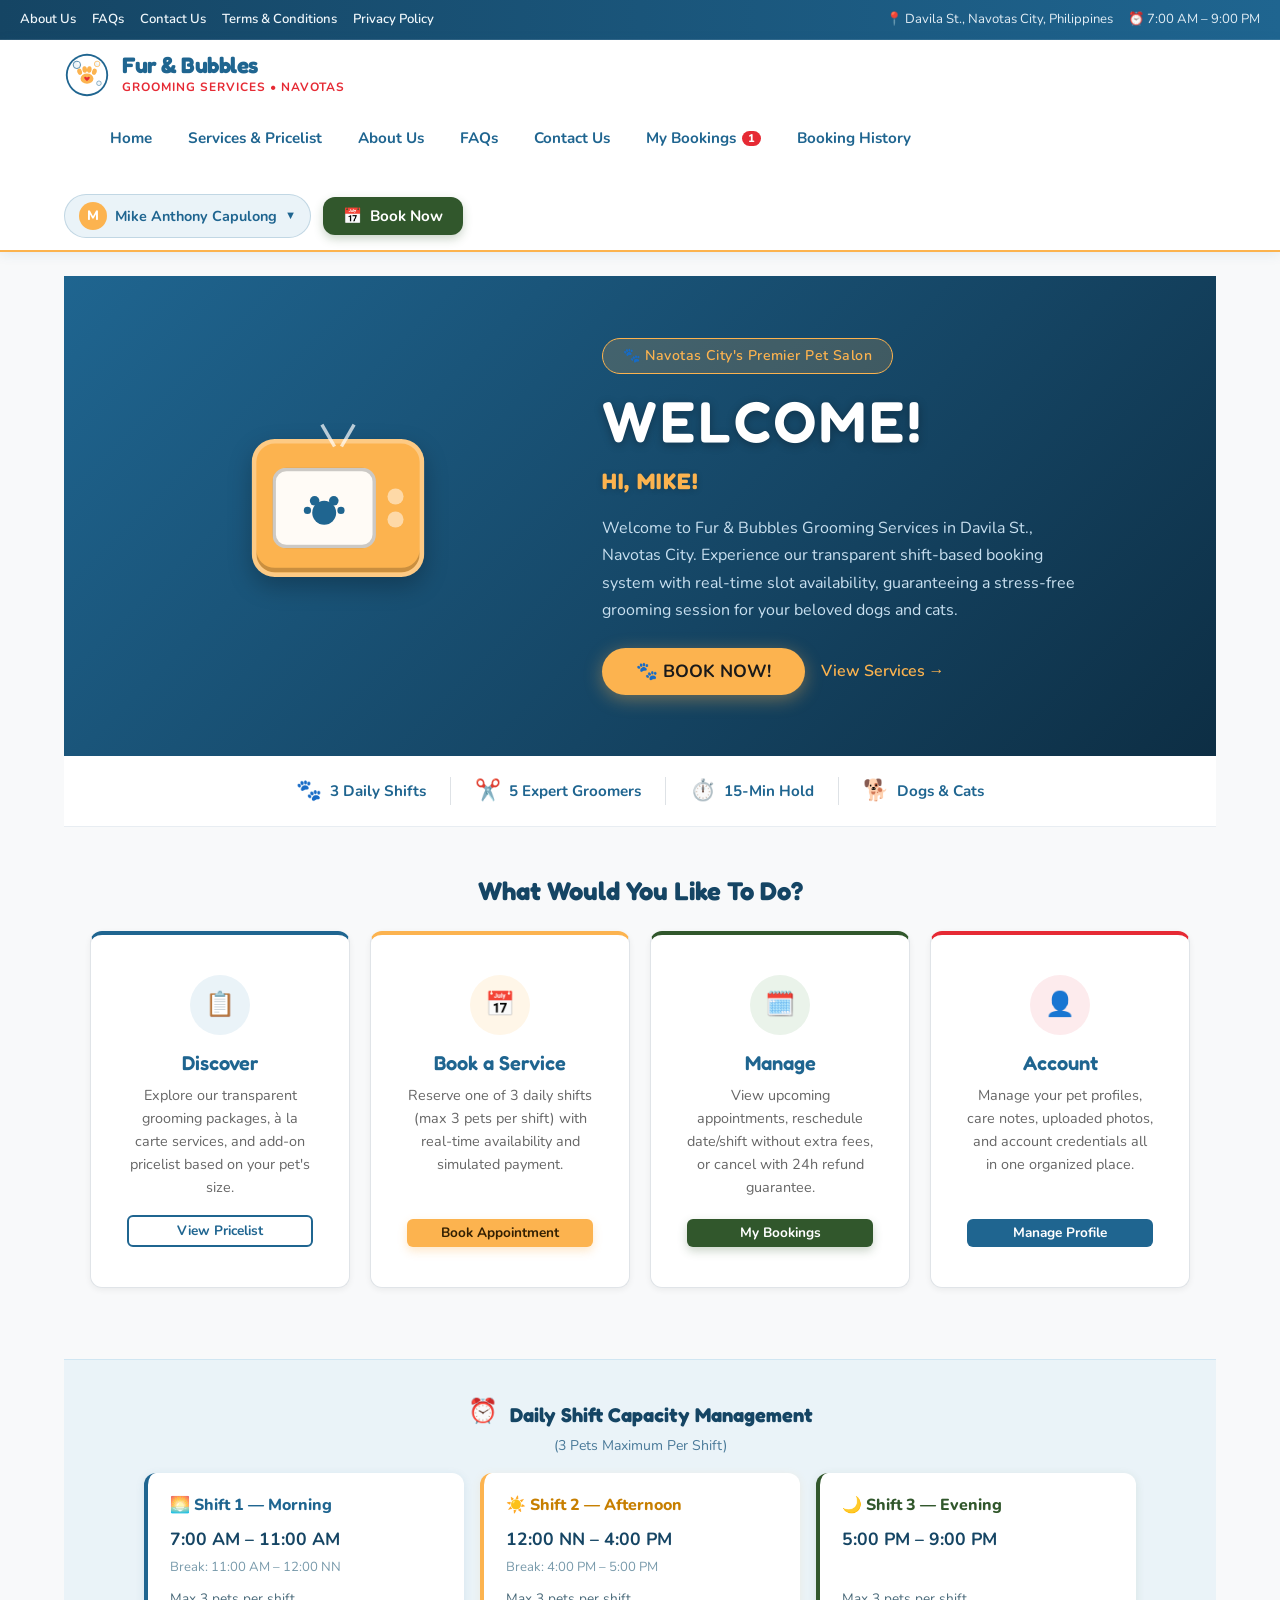
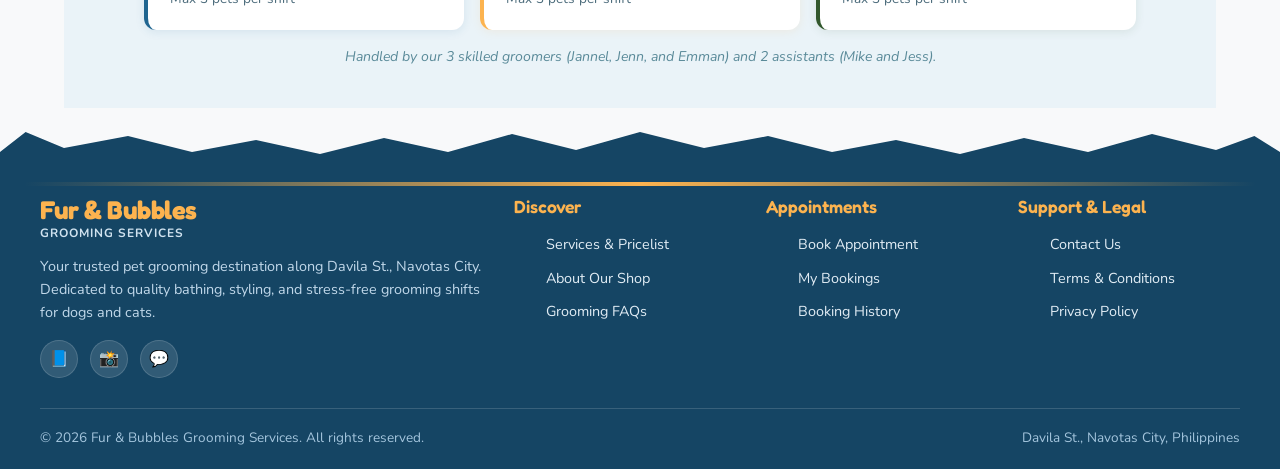
==== commit f28bcee9: "Fix invalid margin-md-left CSS property using Bootstrap utility classes" ====
--- a/index.html
+++ b/index.html
@@ -141,7 +141,7 @@
 
             <h1 class="hero-welcome-title" style="color:#fff; font-size: clamp(2.2rem, 5vw, 3.6rem); line-height:1.1; margin-bottom: 10px;">WELCOME!</h1>
             <div class="hero-greeting" id="homeGreetingText" style="color:#FCB34F; font-size: clamp(1rem, 2.5vw, 1.4rem); font-weight:700; letter-spacing:0.06em; margin-bottom: 16px;">PAMPER YOUR PET WITH EXPERT CARE</div>
-            <p class="hero-description" style="color: #c9e0f0; font-size: 1rem; line-height:1.7; max-width: 480px; margin: 0 auto 28px; margin-md-left: 0;">
+            <p class="hero-description ms-md-0 mx-auto mb-4" style="color: #c9e0f0; font-size: 1rem; line-height:1.7; max-width: 480px;">
               Welcome to Fur &amp; Bubbles Grooming Services in Davila St., Navotas City. 
               Experience our transparent shift-based booking system with real-time slot availability, 
               guaranteeing a stress-free grooming session for your beloved dogs and cats.
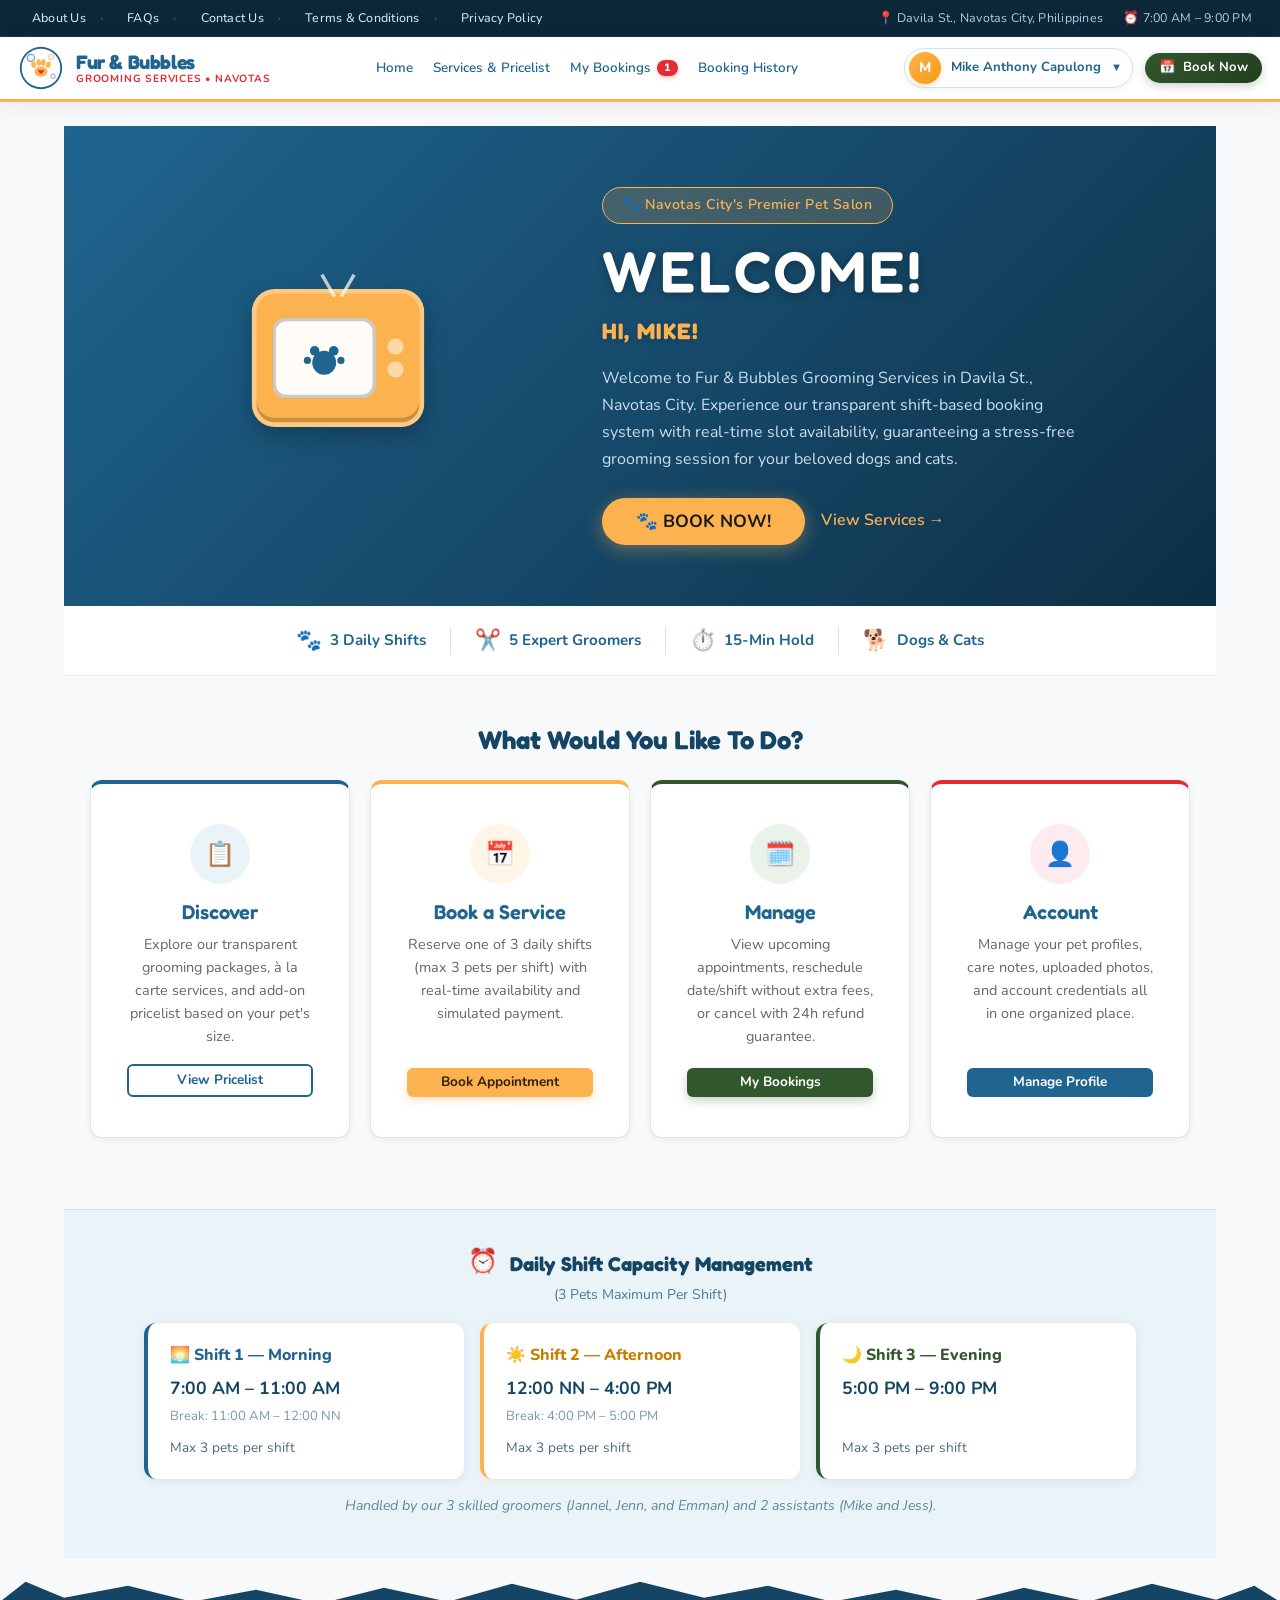
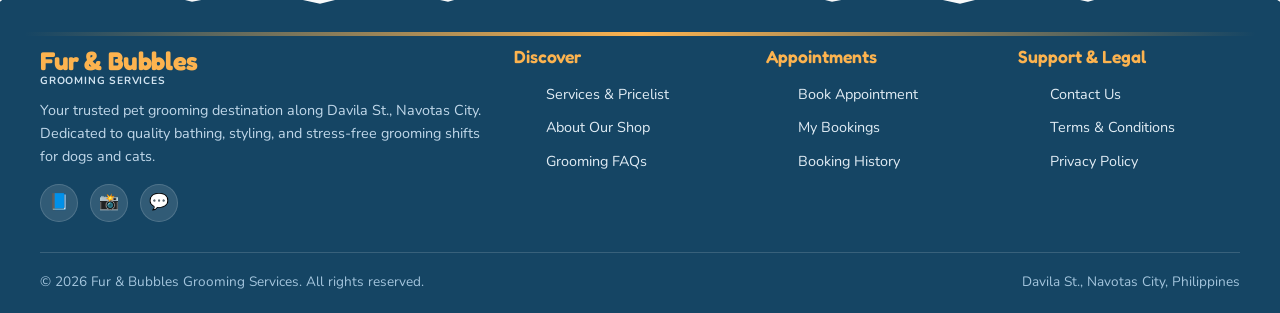
==== commit def7e620: "Fix navbar layout, remove duplicate nav links, separate account and pets views, and fix ala carte ta" ====
--- a/index.html
+++ b/index.html
@@ -42,9 +42,6 @@
       <ul class="nav-links">
         <li><a class="nav-link active" href="index.html">Home</a></li>
         <li><a class="nav-link" href="services.html">Services &amp; Pricelist</a></li>
-        <li><a class="nav-link" href="about.html">About Us</a></li>
-        <li><a class="nav-link" href="faqs.html">FAQs</a></li>
-        <li><a class="nav-link" href="contact.html">Contact Us</a></li>
         
         <!-- Only shown when signed in -->
         <li class="nav-auth-only" style="display:none;">
@@ -80,7 +77,7 @@
             <a href="booking.html?view=profile-view">
               <span>👤</span> Manage Account
             </a>
-            <a href="booking.html?view=profile-view">
+            <a href="booking.html?view=pets-view">
               <span>🐾</span> My Pets
             </a>
             <a href="faqs.html">
--- a/style.css
+++ b/style.css
@@ -98,59 +98,85 @@
    4. TOP BAR (Above Navigation)
    ===================================================================== */
 .top-bar {
-  background: linear-gradient(90deg, var(--color-navy-dark) 0%, var(--color-navy) 100%);
-  color: #e2edf5;
-  font-size: 0.82rem;
-  padding: 9px 20px;
+  background: #0d2638;
+  color: #cfdeea;
+  font-size: 0.78rem;
+  padding: 6px 28px;
   display: flex;
   justify-content: space-between;
   align-items: center;
-  border-bottom: 1px solid rgba(255,255,255,0.1);
+  border-bottom: 1px solid rgba(255, 255, 255, 0.08);
+  letter-spacing: 0.02em;
 }
 
 .top-bar-links {
   display: flex;
+  align-items: center;
   gap: 16px;
   list-style: none;
-  flex-wrap: wrap;
+  margin: 0;
+  padding: 0;
 }
 
 .top-bar-links a {
-  color: #f0f7fb;
-  font-weight: 600;
+  color: #d2e4f2;
+  font-weight: 500;
+  font-size: 0.78rem;
+  text-decoration: none;
+  transition: all 0.2s ease;
+  padding: 2px 4px;
 }
 
 .top-bar-links a:hover {
   color: var(--color-butterscotch);
-  text-decoration: underline;
+  text-decoration: none;
+}
+
+.top-bar-links a:not(:last-child)::after {
+  content: '·';
+  margin-left: 14px;
+  color: rgba(255, 255, 255, 0.25);
+  pointer-events: none;
+  font-weight: bold;
 }
 
 .top-bar-info {
   display: flex;
   align-items: center;
-  gap: 15px;
+  gap: 20px;
+  font-size: 0.78rem;
+  color: #b0cee3;
+}
+
+.top-bar-info span {
+  display: inline-flex;
+  align-items: center;
+  gap: 6px;
 }
 
 /* =====================================================================
    5. HEADER & MAIN NAVIGATION
    ===================================================================== */
 .main-header {
-  background-color: var(--color-white);
-  box-shadow: 0 2px 12px rgba(31, 101, 144, 0.1);
+  background-color: #ffffff;
+  box-shadow: 0 4px 20px rgba(13, 38, 56, 0.07);
   position: sticky;
   top: 0;
   z-index: 1000;
-  border-bottom: 2px solid var(--color-butterscotch);
+  border-bottom: 3px solid var(--color-butterscotch);
 }
 
 .navbar {
-  max-width: 1200px;
+  max-width: 1380px;
+  width: 100%;
   margin: 0 auto;
-  padding: 12px 24px;
+  padding: 10px 24px;
   display: flex;
   align-items: center;
   justify-content: space-between;
-  gap: 20px;
+  flex-wrap: nowrap !important;
+  gap: 16px;
+  box-sizing: border-box;
 }
 
 .logo-container {
@@ -158,11 +184,13 @@
   align-items: center;
   gap: 12px;
   cursor: pointer;
+  flex-shrink: 0;
+  text-decoration: none;
 }
 
 .logo-icon-svg {
-  width: 48px;
-  height: 48px;
+  width: 44px;
+  height: 44px;
   background: linear-gradient(135deg, var(--color-butterscotch), #f39c12);
   border-radius: var(--radius-md);
   display: flex;
@@ -172,92 +200,109 @@
 }
 
 .logo-icon-svg svg {
-  width: 32px;
-  height: 32px;
+  width: 28px;
+  height: 28px;
   fill: #fff;
 }
 
 .logo-text {
   display: flex;
   flex-direction: column;
+  line-height: 1.15;
 }
 
 .logo-title {
   font-family: var(--font-heading);
-  font-size: 1.4rem;
+  font-size: 1.35rem;
   font-weight: 700;
   color: var(--color-navy);
-  letter-spacing: -0.5px;
-  line-height: 1.1;
+  letter-spacing: -0.4px;
+  margin: 0;
 }
 
 .logo-subtitle {
-  font-size: 0.75rem;
+  font-size: 0.7rem;
   font-weight: 700;
   color: var(--color-rose);
   text-transform: uppercase;
-  letter-spacing: 1px;
+  letter-spacing: 0.8px;
+  margin: 0;
 }
 
 .nav-links {
   display: flex;
   align-items: center;
   list-style: none;
-  gap: 8px;
-}
-
-/* Nav link with animated underline sliding in from left */
+  gap: 4px;
+  margin: 0;
+  padding: 0;
+  flex-shrink: 1;
+  white-space: nowrap;
+}
+
 .nav-link {
-  font-weight: 700;
-  font-size: 0.95rem;
-  color: var(--color-navy);
-  padding: 8px 14px;
-  border-radius: var(--radius-sm);
+  font-weight: 600;
+  font-size: 0.88rem;
+  color: #1F6590;
+  padding: 7px 11px;
+  border-radius: 8px;
   cursor: pointer;
-  display: flex;
+  display: inline-flex;
   align-items: center;
   gap: 6px;
   position: relative;
-  transition: var(--transition);
-}
-
-.nav-link::after {
-  content: '';
-  position: absolute;
-  bottom: 2px;
-  left: 14px;
-  right: 14px;
-  height: 2px;
-  background-color: var(--color-butterscotch);
-  transform: scaleX(0);
-  transform-origin: left center;
-  transition: transform 0.25s ease-in-out;
-  border-radius: var(--radius-full);
-}
-
-.nav-link:hover::after,
-.nav-link.active::after {
-  transform: scaleX(1);
-}
-
-.nav-link:hover, .nav-link.active {
-  background-color: var(--color-navy-light);
-  color: var(--color-navy);
+  white-space: nowrap;
+  transition: all 0.2s ease;
+  text-decoration: none;
+}
+
+.nav-link:hover {
+  background-color: #edf5fa;
+  color: var(--color-navy-dark);
+  text-decoration: none;
+}
+
+.nav-link.active {
+  background-color: #e0eef7;
+  color: #154564;
+  font-weight: 700;
 }
 
 .nav-link .badge {
   background-color: var(--color-rose);
   color: #fff;
-  font-size: 0.7rem;
+  font-size: 0.68rem;
   font-weight: 800;
-  padding: 2px 6px;
+  padding: 2px 7px;
   border-radius: var(--radius-full);
+  line-height: 1.1;
+  box-shadow: 0 2px 4px rgba(230, 42, 52, 0.3);
 }
 
 .nav-actions {
   display: flex;
   align-items: center;
   gap: 12px;
+  flex-shrink: 0;
+  white-space: nowrap;
+}
+
+.nav-actions .btn-primary {
+  background: linear-gradient(135deg, var(--color-forest) 0%, var(--color-forest-dark) 100%);
+  color: var(--color-white);
+  padding: 8px 18px;
+  font-size: 0.88rem;
+  font-weight: 700;
+  border-radius: 50px;
+  box-shadow: 0 3px 10px rgba(49, 87, 44, 0.25);
+  white-space: nowrap;
+  border: none;
+}
+
+.nav-actions .btn-primary:hover {
+  background: linear-gradient(135deg, var(--color-forest-dark) 0%, #1a2f17 100%);
+  transform: translateY(-1px);
+  box-shadow: 0 5px 14px rgba(49, 87, 44, 0.35);
 }
 
 /* =====================================================================
@@ -387,44 +432,55 @@
 }
 
 .account-btn {
-  display: flex;
-  align-items: center;
-  gap: 8px;
-  background-color: var(--color-navy-light);
+  display: inline-flex;
+  align-items: center;
+  gap: 10px;
+  background-color: #ffffff;
   color: var(--color-navy);
-  padding: 7px 14px;
-  border-radius: var(--radius-full);
-  border: 1px solid rgba(31, 101, 144, 0.2);
+  padding: 4px 14px 4px 5px;
+  border-radius: 50px;
+  border: 1.5px solid #d0e1ee;
   cursor: pointer;
   font-weight: 700;
-  font-size: 0.9rem;
+  font-size: 0.88rem;
+  box-shadow: 0 2px 6px rgba(13, 38, 56, 0.05);
+  transition: all 0.2s ease;
+  white-space: nowrap;
+}
+
+.account-btn:hover {
+  border-color: var(--color-navy);
+  background-color: #f7fbfe;
+  box-shadow: 0 4px 12px rgba(31, 101, 144, 0.12);
 }
 
 .account-avatar-small {
-  width: 28px;
-  height: 28px;
+  width: 32px;
+  height: 32px;
   border-radius: 50%;
-  background-color: var(--color-butterscotch);
-  color: #fff;
+  background: linear-gradient(135deg, var(--color-butterscotch) 0%, #f39c12 100%);
+  color: #ffffff;
   display: flex;
   align-items: center;
   justify-content: center;
   font-weight: 800;
-  font-size: 0.85rem;
+  font-size: 0.88rem;
+  box-shadow: 0 2px 5px rgba(252, 179, 79, 0.4);
 }
 
 .account-dropdown {
   position: absolute;
-  top: 110%;
+  top: 115%;
   right: 0;
-  width: 230px;
+  width: 240px;
   background: #fff;
   border-radius: var(--radius-md);
-  box-shadow: var(--shadow-lg);
+  box-shadow: 0 10px 30px rgba(13, 38, 56, 0.15);
   border: 1px solid var(--color-border);
   padding: 8px 0;
   display: none;
   z-index: 1050;
+  animation: modalPop 0.2s ease;
 }
 
 .account-dropdown.show {
@@ -434,6 +490,7 @@
 .account-dropdown-header {
   padding: 12px 16px;
   border-bottom: 1px solid var(--color-border);
+  background: #fbfdff;
 }
 
 .dropdown-user-name {
@@ -2096,7 +2153,80 @@
 /* =====================================================================
    34. RESPONSIVE BREAKPOINTS
    ===================================================================== */
-@media (max-width: 900px) {
+/* Compact widescreen / laptop (992px to 1280px) */
+@media (max-width: 1280px) {
+  .navbar {
+    padding: 8px 18px;
+    gap: 10px;
+  }
+  .nav-links {
+    gap: 2px;
+  }
+  .nav-link {
+    font-size: 0.84rem;
+    padding: 6px 9px;
+  }
+  .logo-title {
+    font-size: 1.22rem;
+  }
+  .logo-subtitle {
+    font-size: 0.65rem;
+  }
+  .account-btn {
+    padding: 3px 10px 3px 4px;
+    font-size: 0.82rem;
+  }
+  .nav-actions .btn-primary {
+    padding: 7px 14px;
+    font-size: 0.82rem;
+  }
+}
+
+/* Tablet & Mobile (< 992px) */
+@media (max-width: 991px) {
+  .top-bar-links {
+    display: none;
+  }
+  .top-bar {
+    justify-content: center;
+    padding: 6px 14px;
+  }
+  .top-bar-info {
+    font-size: 0.76rem;
+    gap: 14px;
+  }
+  .navbar {
+    flex-wrap: wrap !important;
+    padding: 10px 16px;
+    gap: 12px;
+  }
+  .logo-container {
+    order: 1;
+  }
+  .nav-actions {
+    order: 2;
+    margin-left: auto;
+  }
+  .nav-links {
+    order: 3;
+    width: 100%;
+    overflow-x: auto;
+    padding: 6px 2px 8px;
+    justify-content: flex-start;
+    gap: 6px;
+    -webkit-overflow-scrolling: touch;
+  }
+  .nav-link {
+    flex-shrink: 0;
+    font-size: 0.84rem;
+    padding: 6px 12px;
+    background: #edf5fa;
+    border-radius: 50px;
+  }
+  .nav-link.active {
+    background: var(--color-navy);
+    color: #ffffff;
+  }
   .schedule-container   { grid-template-columns: 1fr; }
   .booking-card-body    { grid-template-columns: 1fr; text-align: left; }
   .footer-container     { grid-template-columns: 1fr 1fr; }
@@ -2104,30 +2234,13 @@
   .step-label           { display: none; }
 }
 
-@media (max-width: 768px) {
-  /* Hide top-bar links on mobile */
-  .top-bar-links {
-    display: none;
-  }
-  .top-bar {
-    justify-content: center;
-  }
-}
-
 @media (max-width: 640px) {
-  .top-bar { flex-direction: column; gap: 6px; text-align: center; }
-
-  /* Mobile nav */
-  .navbar         { flex-wrap: wrap; }
-  .nav-links      { order: 3; width: 100%; justify-content: space-around; margin-top: 10px; }
-  .nav-link       { font-size: 0.82rem; padding: 6px 10px; }
-
+  .top-bar { flex-direction: column; gap: 4px; text-align: center; }
   .footer-container       { grid-template-columns: 1fr; }
   .form-row               { grid-template-columns: 1fr; }
   .pet-weight-grid        { grid-template-columns: 1fr; }
   .payment-options-grid   { grid-template-columns: 1fr; }
-
-  .hero-welcome-title { font-size: 2.2rem; }
-  .hero-greeting      { font-size: 1.3rem; }
-  .hero-card          { padding: 40px 20px; }
-}
+  .hero-welcome-title     { font-size: 2.2rem; }
+  .hero-greeting          { font-size: 1.3rem; }
+  .hero-card              { padding: 40px 20px; }
+}
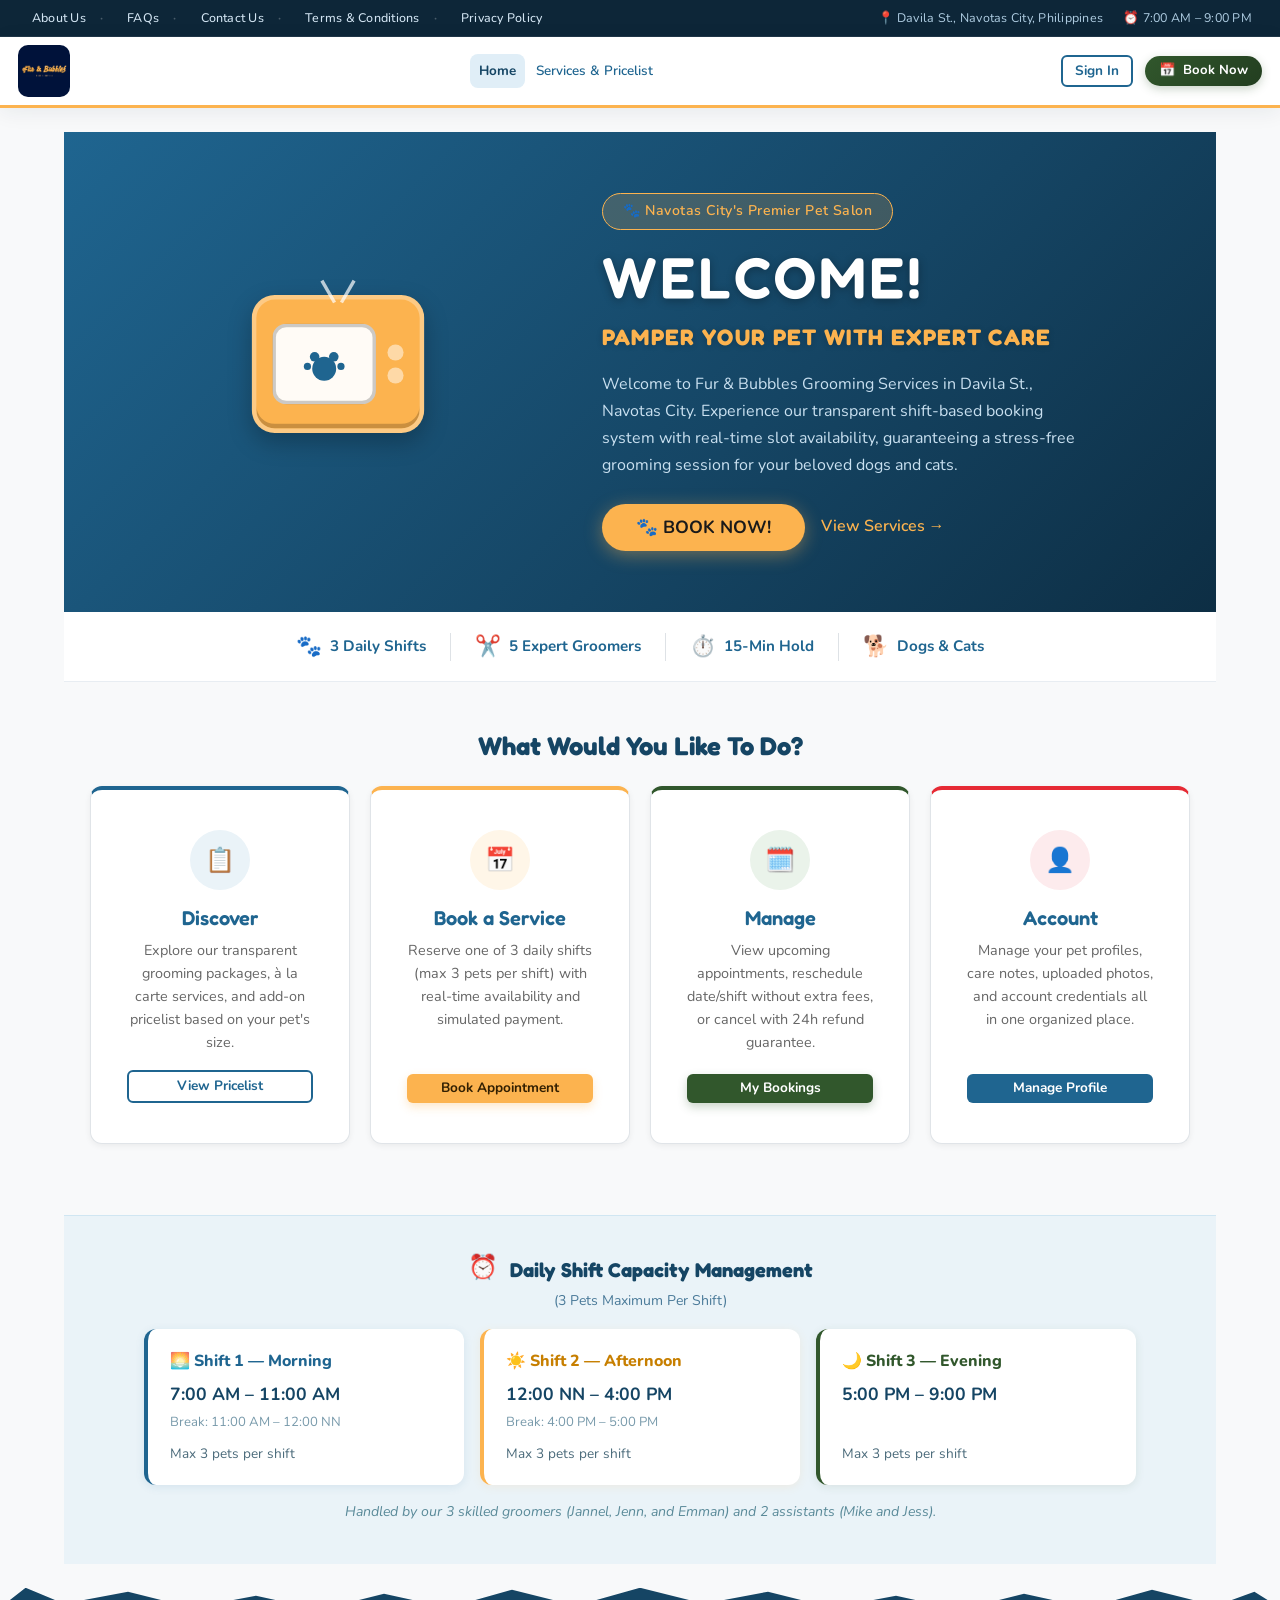
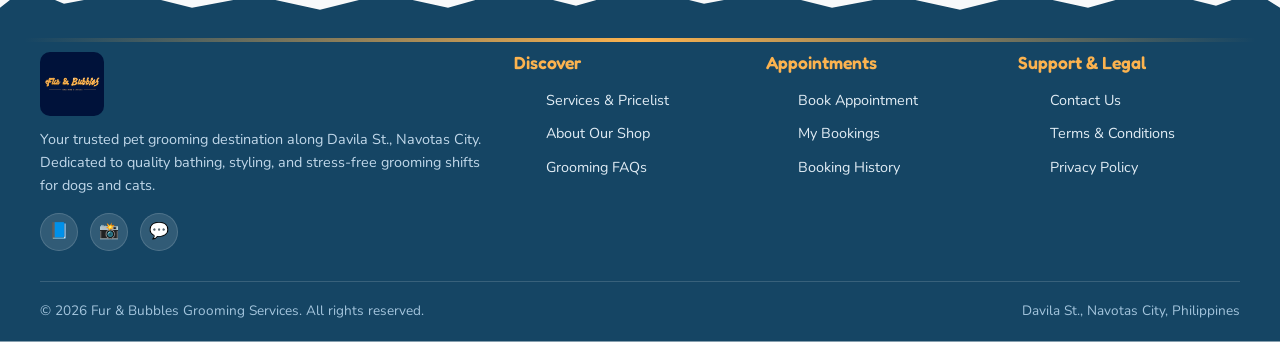
==== commit 0fbd698b: "Fix booking flow, add remember me, new logo, social icons" ====
--- a/index.html
+++ b/index.html
@@ -8,7 +8,7 @@
   <link rel="stylesheet" href="https://cdn.jsdelivr.net/npm/bootstrap@5.3.3/dist/css/bootstrap.min.css">
   <!-- Custom Project Stylesheet -->
   <link rel="stylesheet" href="style.css">
-  <link rel="icon" type="image/svg+xml" href="assets/logo.svg">
+  <link rel="icon" type="image/png" href="assets/favicon.png">
 </head>
 <body data-default-view="home-view">
 
@@ -31,11 +31,7 @@
   <header class="main-header">
     <div class="navbar">
       <a href="index.html" class="logo-container" style="text-decoration:none;">
-        <img src="assets/logo.svg" alt="Fur &amp; Bubbles Logo" width="46" height="46" style="border-radius:50%;">
-        <div class="logo-text">
-          <span class="logo-title">Fur &amp; Bubbles</span>
-          <span class="logo-subtitle">Grooming Services • Navotas</span>
-        </div>
+        <img src="assets/logo.png" alt="Fur &amp; Bubbles Grooming Services" class="site-logo">
       </a>
 
       <!-- Center Nav Links -->
@@ -57,7 +53,7 @@
       <!-- Right Actions (Guest vs Logged In) -->
       <div class="nav-actions">
         <!-- Guest Login Button -->
-        <a class="btn btn-outline btn-sm nav-guest-only" href="booking.html">
+        <a class="btn btn-outline btn-sm nav-guest-only" href="booking.html?view=sign-in">
           Sign In
         </a>
 
@@ -297,10 +293,7 @@
   <footer class="site-footer">
     <div class="footer-container">
       <div class="footer-col">
-        <div class="logo-text" style="margin-bottom:12px;">
-          <span class="logo-title" style="color:var(--color-butterscotch); font-size:1.6rem;">Fur &amp; Bubbles</span>
-          <span class="logo-subtitle" style="color:#d1e3f0;">Grooming Services</span>
-        </div>
+        <img src="assets/logo.png" alt="Fur &amp; Bubbles Grooming Services" class="site-logo-footer">
         <p style="font-size:0.9rem; color:#c1d8ea; line-height:1.6;">
           Your trusted pet grooming destination along Davila St., Navotas City. 
           Dedicated to quality bathing, styling, and stress-free grooming shifts for dogs and cats.
--- a/style.css
+++ b/style.css
@@ -1873,6 +1873,24 @@
   box-shadow: var(--shadow-hover);
   transform: translateY(-2px);
   border-color: rgba(31,101,144,0.25);
+}
+
+/* NEW: sort dropdown bar */
+.booking-sort-bar {
+  display: flex;
+  align-items: center;
+  gap: 8px;
+  margin-bottom: 16px;
+}
+
+/* NEW: month headings between booking cards */
+.booking-month-heading {
+  font-family: var(--font-heading);
+  color: var(--color-navy);
+  font-size: 1.1rem;
+  margin: 24px 0 10px;
+  padding-bottom: 6px;
+  border-bottom: 2px solid var(--color-butterscotch);
 }
 
 .booking-card-top {
@@ -2148,6 +2166,25 @@
   color: #a4c5dd;
   flex-wrap: wrap;
   gap: 10px;
+}
+
+.site-logo {
+  height: 52px;
+  width: auto;
+  border-radius: 10px;
+  display: block;
+}
+
+.site-logo-footer {
+  height: 64px;
+  width: auto;
+  border-radius: 10px;
+  display: block;
+  margin-bottom: 12px;
+}
+
+@media (max-width: 640px) {
+  .site-logo { height: 42px; }
 }
 
 /* =====================================================================
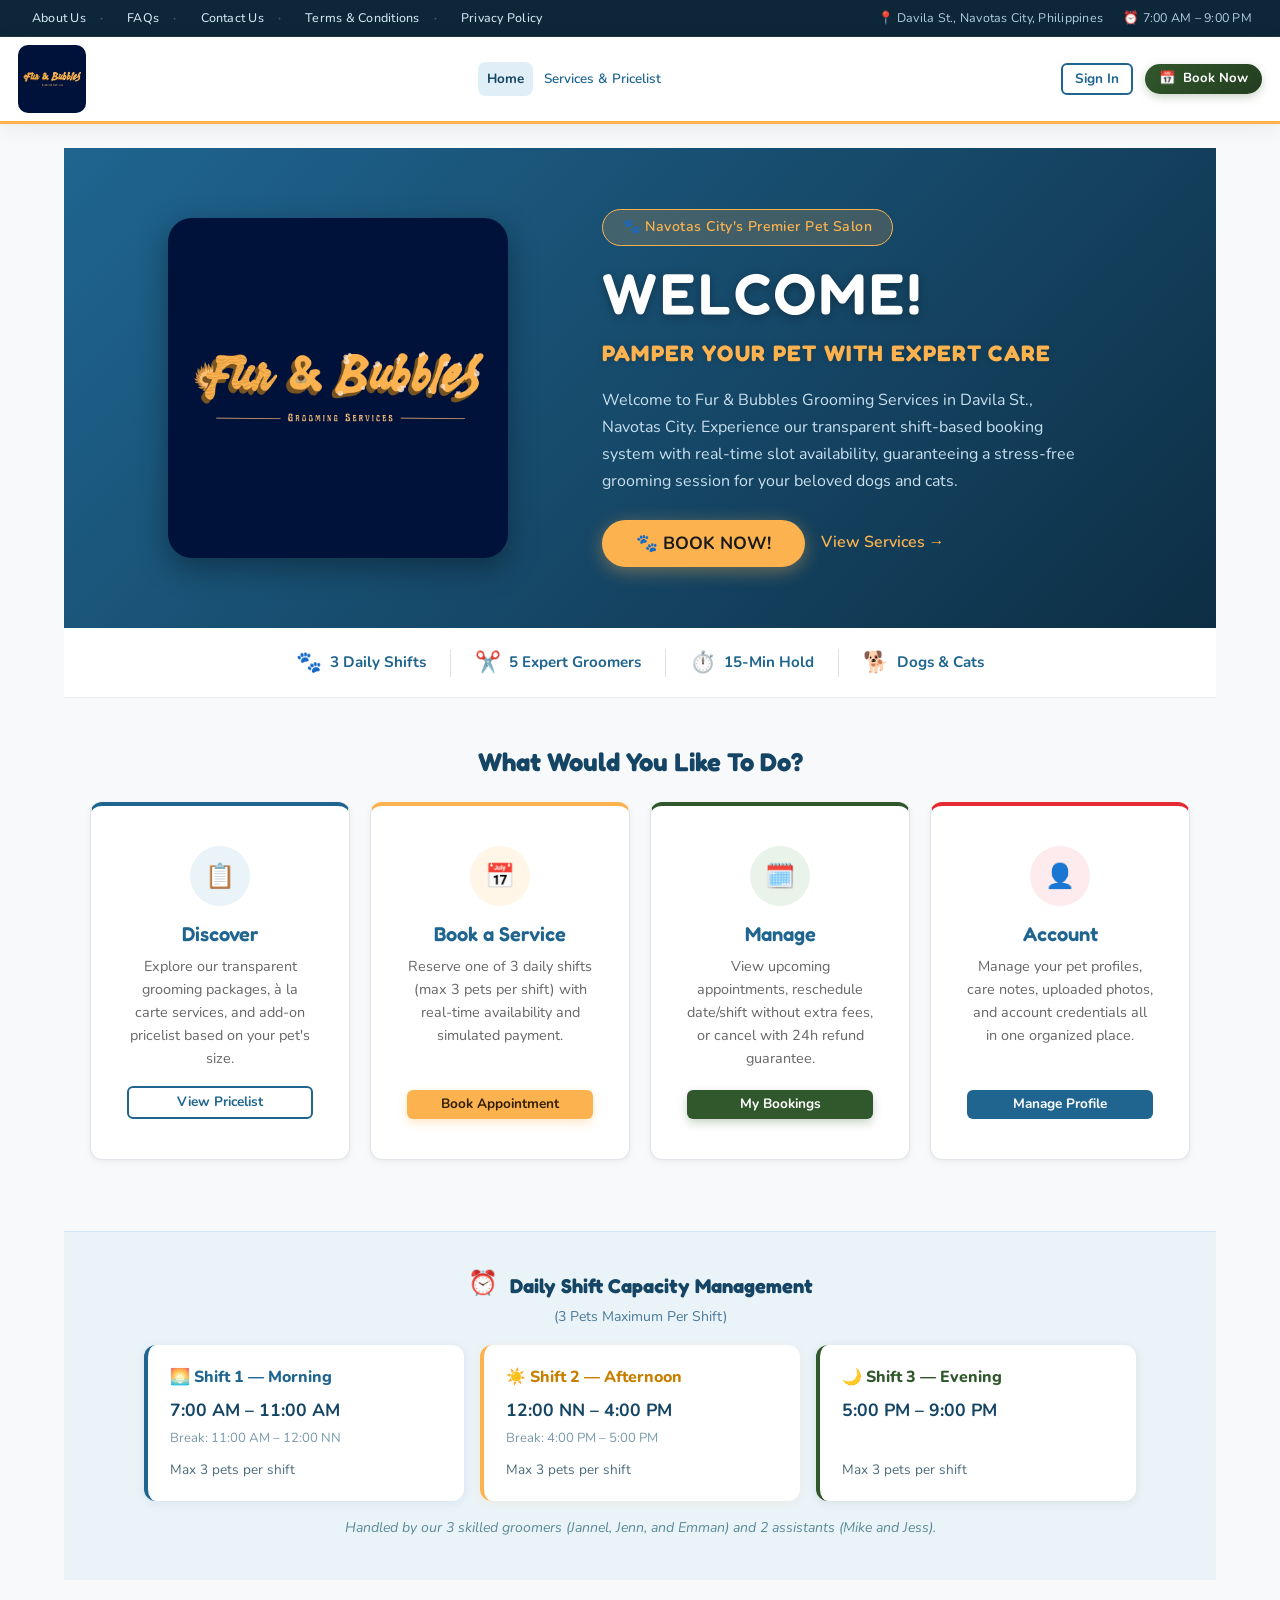
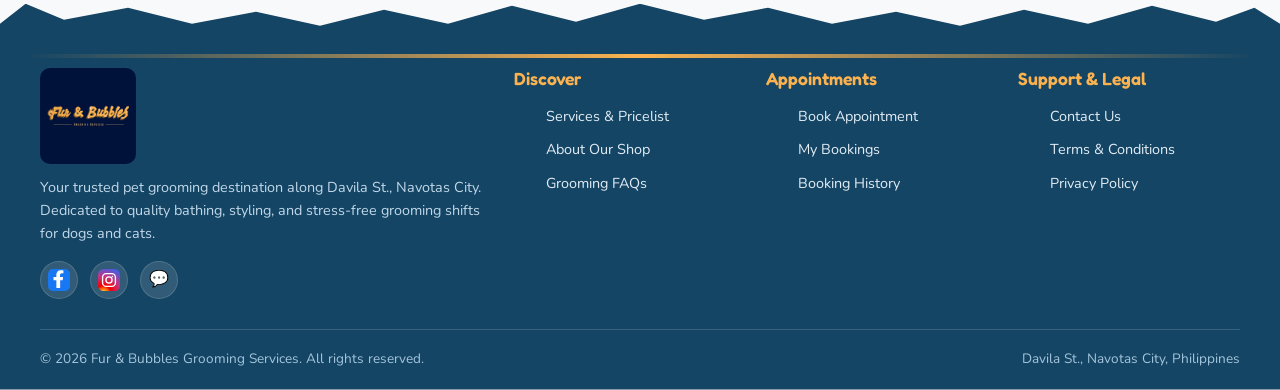
==== commit 2aace8e4: "Update website booking flow and branding" ====
--- a/index.html
+++ b/index.html
@@ -104,23 +104,8 @@
         <div class="row g-0 align-items-center" style="min-height: 480px; background: linear-gradient(135deg, #1F6590 0%, #154564 60%, #0d2e44 100%); padding: 60px 5% 60px;">
 
           <!-- LEFT: TV Mascot -->
-          <div class="col-md-5 d-flex justify-content-center align-items-center mb-4 mb-md-0">
-            <div class="hero-tv-mascot" style="transform: scale(1.15);">
-              <div class="hero-tv-antenna"></div>
-              <div class="hero-tv-screen">
-                <svg viewBox="0 0 24 24">
-                  <circle cx="12" cy="14" r="5" />
-                  <circle cx="8" cy="9" r="2" />
-                  <circle cx="16" cy="9" r="2" />
-                  <circle cx="5" cy="13" r="1.5" />
-                  <circle cx="19" cy="13" r="1.5" />
-                </svg>
-              </div>
-              <div class="hero-tv-dials">
-                <div class="dial"></div>
-                <div class="dial"></div>
-              </div>
-            </div>
+           <div class="col-md-5 d-flex justify-content-center align-items-center mb-4 mb-md-0">
+            <img src="assets/logo.png" alt="Fur &amp; Bubbles Grooming Services" class="hero-logo">
           </div>
 
           <!-- RIGHT: Text & CTA -->
@@ -299,8 +284,8 @@
           Dedicated to quality bathing, styling, and stress-free grooming shifts for dogs and cats.
         </p>
         <div class="footer-social-icons">
-          <a href="https://facebook.com" target="_blank" class="social-icon-btn" title="Facebook">📘</a>
-          <a href="https://instagram.com" target="_blank" class="social-icon-btn" title="Instagram">📸</a>
+          <a href="https://facebook.com" target="_blank" class="social-icon-btn" title="Facebook"><img src="assets/facebook.svg" alt="Facebook" class="social-icon-img"></a>
+          <a href="https://instagram.com" target="_blank" class="social-icon-btn" title="Instagram"><img src="assets/instagram.svg" alt="Instagram" class="social-icon-img"></a>
           <a href="contact.html" class="social-icon-btn" title="Inquiries">💬</a>
         </div>
       </div>
--- a/style.css
+++ b/style.css
@@ -2169,14 +2169,14 @@
 }
 
 .site-logo {
-  height: 52px;
+  height: 68px;
   width: auto;
   border-radius: 10px;
   display: block;
 }
 
 .site-logo-footer {
-  height: 64px;
+  height: 96px;
   width: auto;
   border-radius: 10px;
   display: block;
@@ -2184,7 +2184,20 @@
 }
 
 @media (max-width: 640px) {
-  .site-logo { height: 42px; }
+  .site-logo { height: 52px; }
+}
+
+.hero-logo {
+  width: 340px;
+  max-width: 100%;
+  height: auto;
+  flex-shrink: 0;
+  border-radius: 24px;
+  box-shadow: 0 10px 30px rgba(0, 0, 0, 0.35);
+}
+
+@media (max-width: 768px) {
+  .hero-logo { width: 240px; }
 }
 
 /* =====================================================================
@@ -2281,3 +2294,109 @@
   .hero-greeting          { font-size: 1.3rem; }
   .hero-card              { padding: 40px 20px; }
 }
+
+/* Home hero: force the 5/7 column split */
+#home-view .container-fluid > .row {
+  display: flex;
+  flex-wrap: wrap;
+}
+
+@media (min-width: 768px) {
+  #home-view .container-fluid > .row > .col-md-5 {
+    flex: 0 0 41.6667%;
+    max-width: 41.6667%;
+    min-width: 0;
+  }
+  #home-view .container-fluid > .row > .col-md-7 {
+    flex: 0 0 58.3333%;
+    max-width: 58.3333%;
+    min-width: 0;
+  }
+}
+
+@media (max-width: 767.98px) {
+  #home-view .container-fluid > .row > .col-md-5,
+  #home-view .container-fluid > .row > .col-md-7 {
+    flex: 0 0 100%;
+    max-width: 100%;
+  }
+}
+
+.social-icon-img {
+  width: 22px;
+  height: 22px;
+  object-fit: contain;
+  display: block;
+}
+
+
+/* MOBILE FIXES (overlap, sticky header, tables) + PASSWORD RESET */
+
+.table-responsive {
+    overflow-x: auto;
+    -webkit-overflow-scrolling: touch;
+}
+
+@media (max-width: 991px) {
+    .main-header {
+        position: static;
+    }
+}
+
+@media (max-width: 767px) {
+    .hero-tv-mascot {
+        transform: none !important;
+        margin-bottom: 36px;
+    }
+
+    .hero-welcome-title {
+        margin-top: 6px;
+    }
+
+    .custom-table {
+        min-width: 560px;
+    }
+
+    .step-header {
+        flex-wrap: wrap;
+        gap: 10px;
+    }
+
+    .booking-card-top {
+        flex-wrap: wrap;
+        gap: 8px;
+    }
+}
+
+.sim-email-box {
+    border: 2px dashed var(--color-navy);
+    background: #f4f9fc;
+    border-radius: 12px;
+    padding: 14px 16px;
+    margin-top: 14px;
+    font-size: 0.9rem;
+    line-height: 1.5;
+    word-break: break-word;
+}
+
+.sim-email-box .sim-email-label {
+    display: inline-block;
+    background: var(--color-navy);
+    color: #fff;
+    border-radius: 50px;
+    padding: 2px 10px;
+    font-size: 0.72rem;
+    font-weight: 800;
+    margin-bottom: 8px;
+}
+
+.sim-email-box a.sim-reset-link {
+    display: inline-block;
+    margin-top: 8px;
+    padding: 9px 16px;
+    background: var(--color-forest);
+    color: #fff;
+    border-radius: 8px;
+    font-weight: 800;
+    text-decoration: none;
+}
